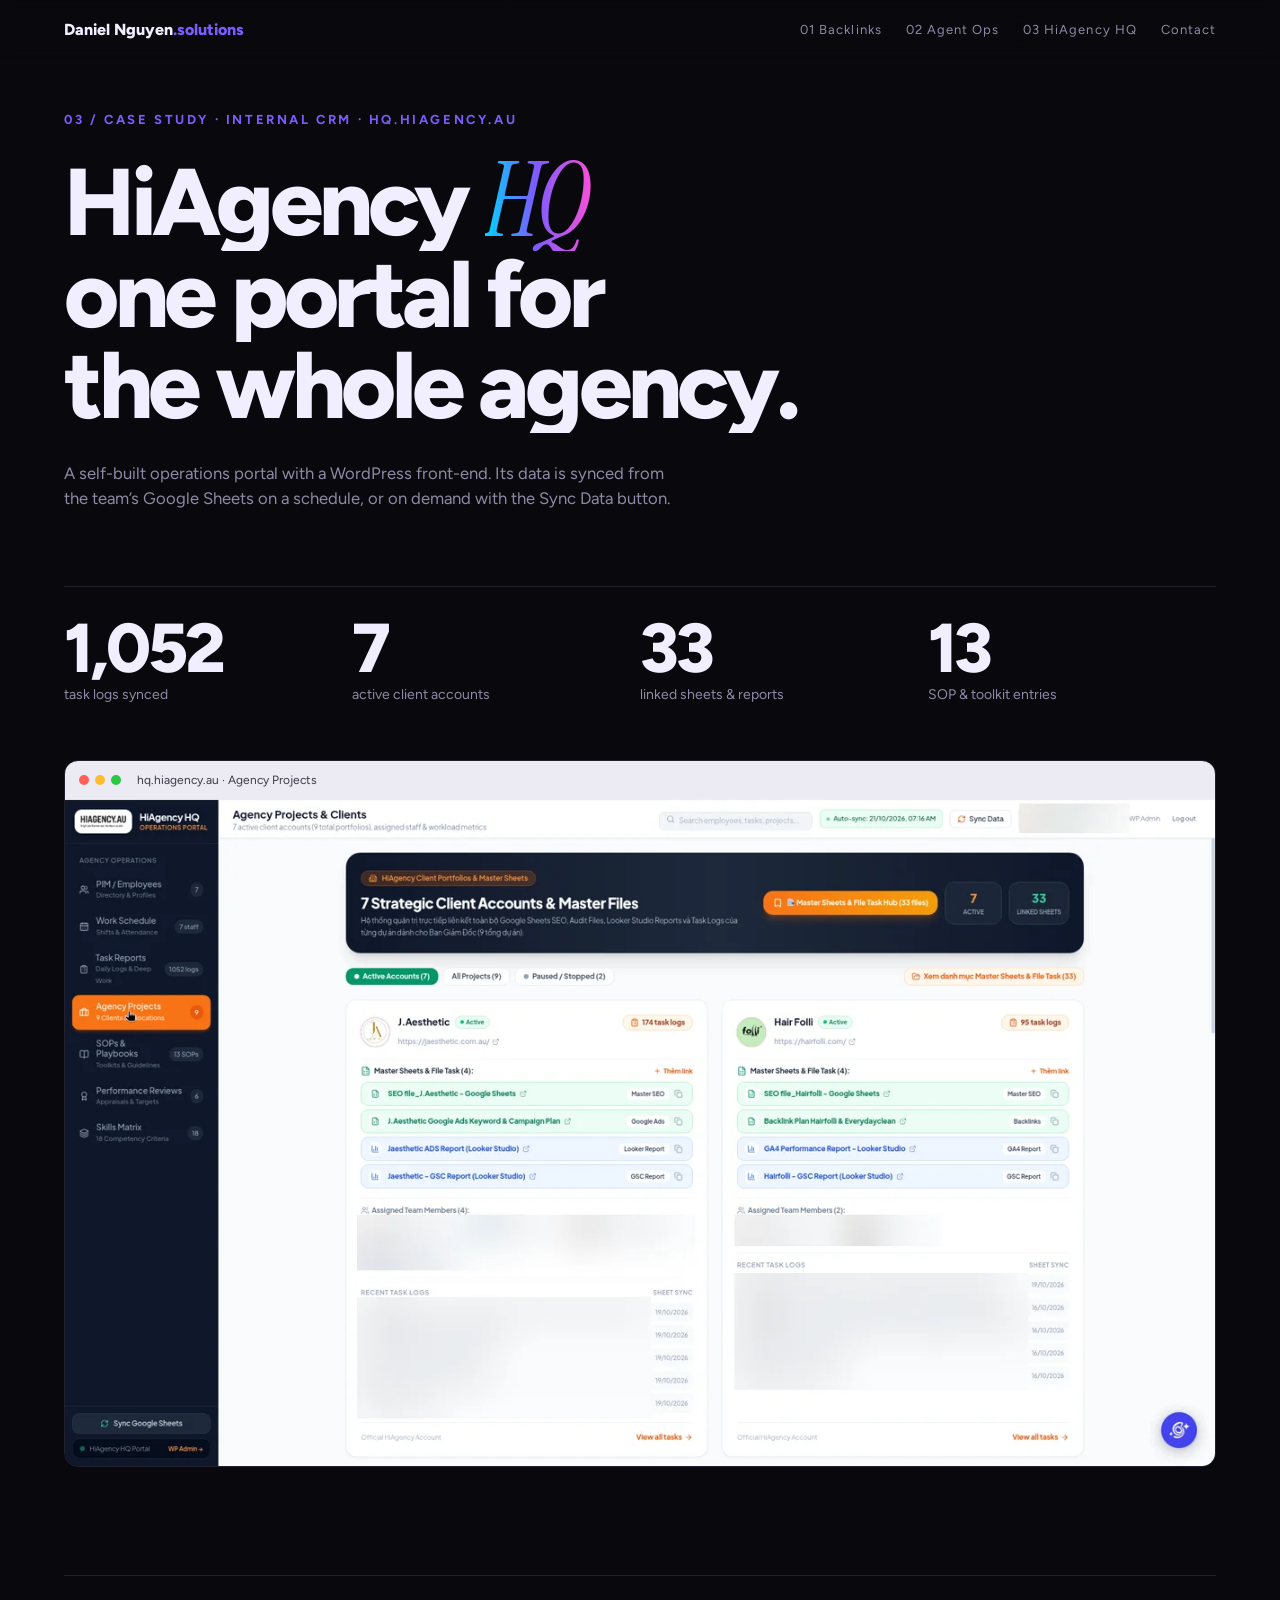
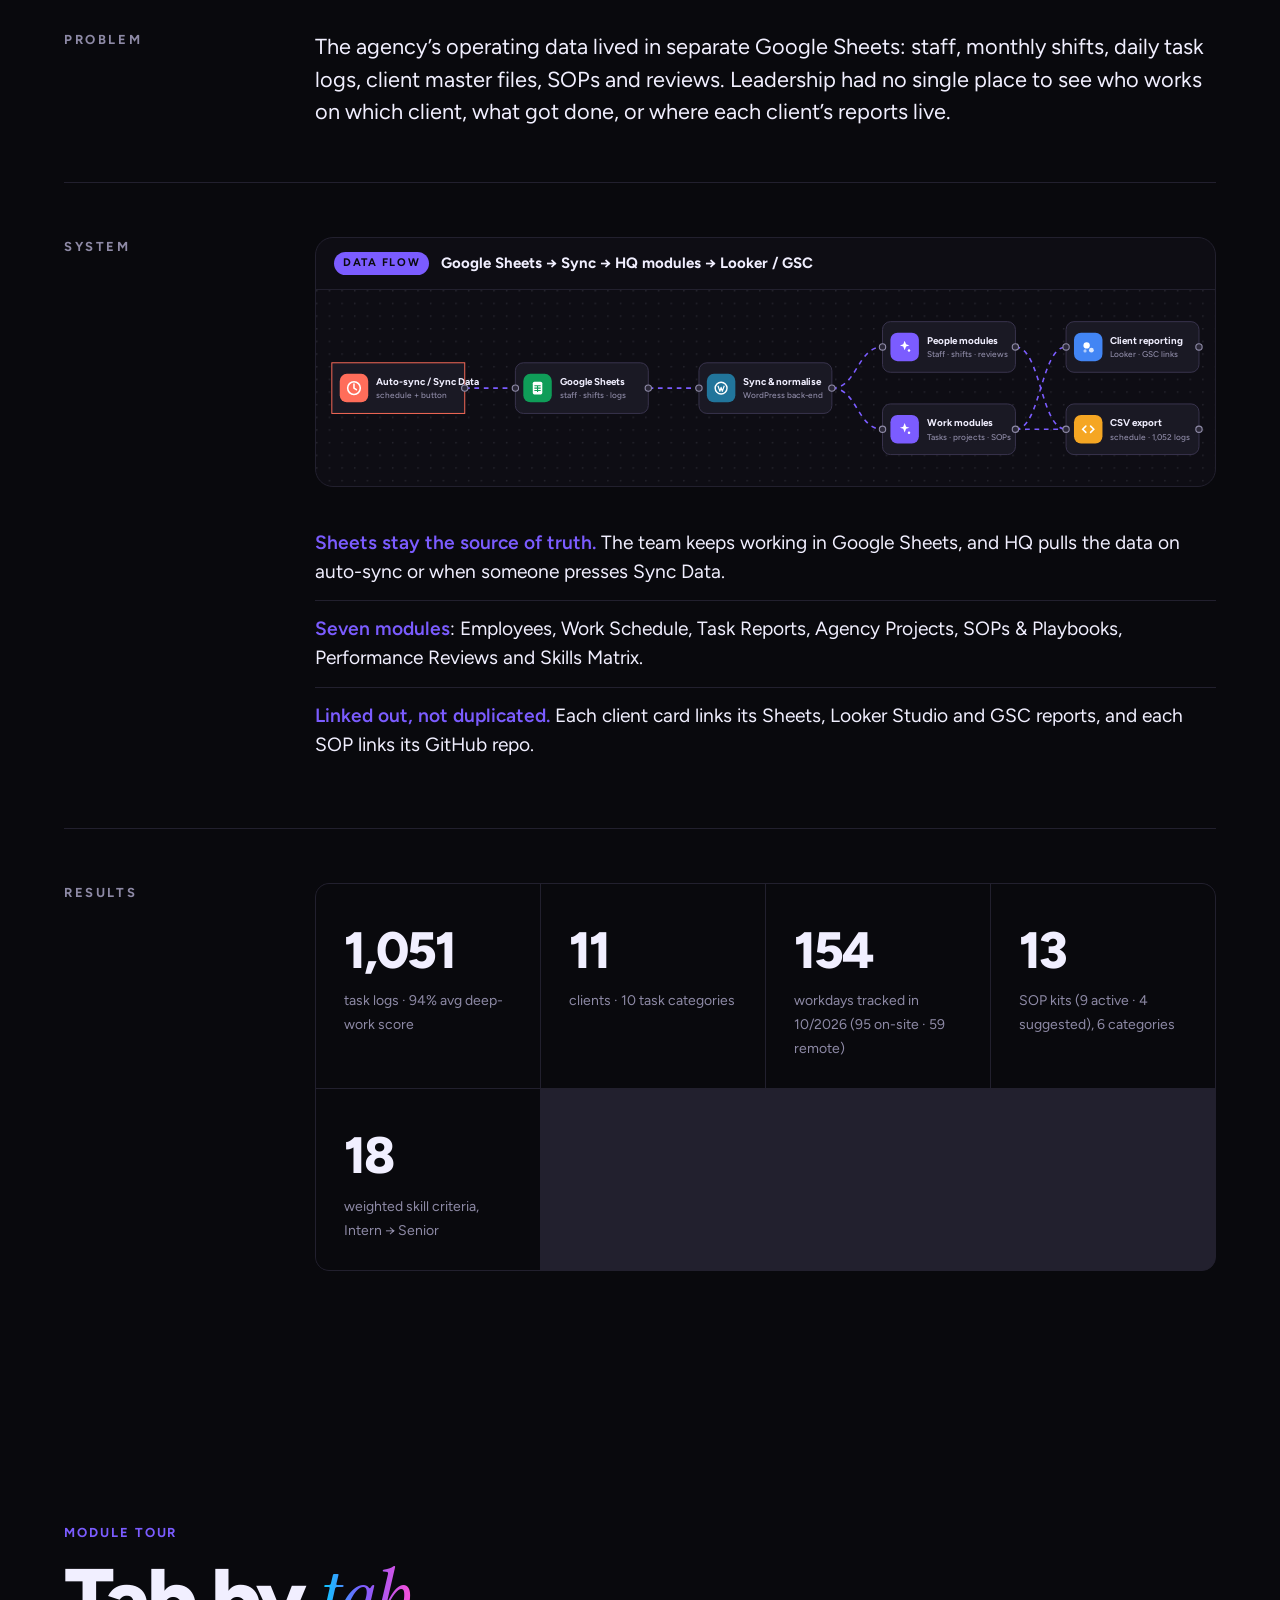
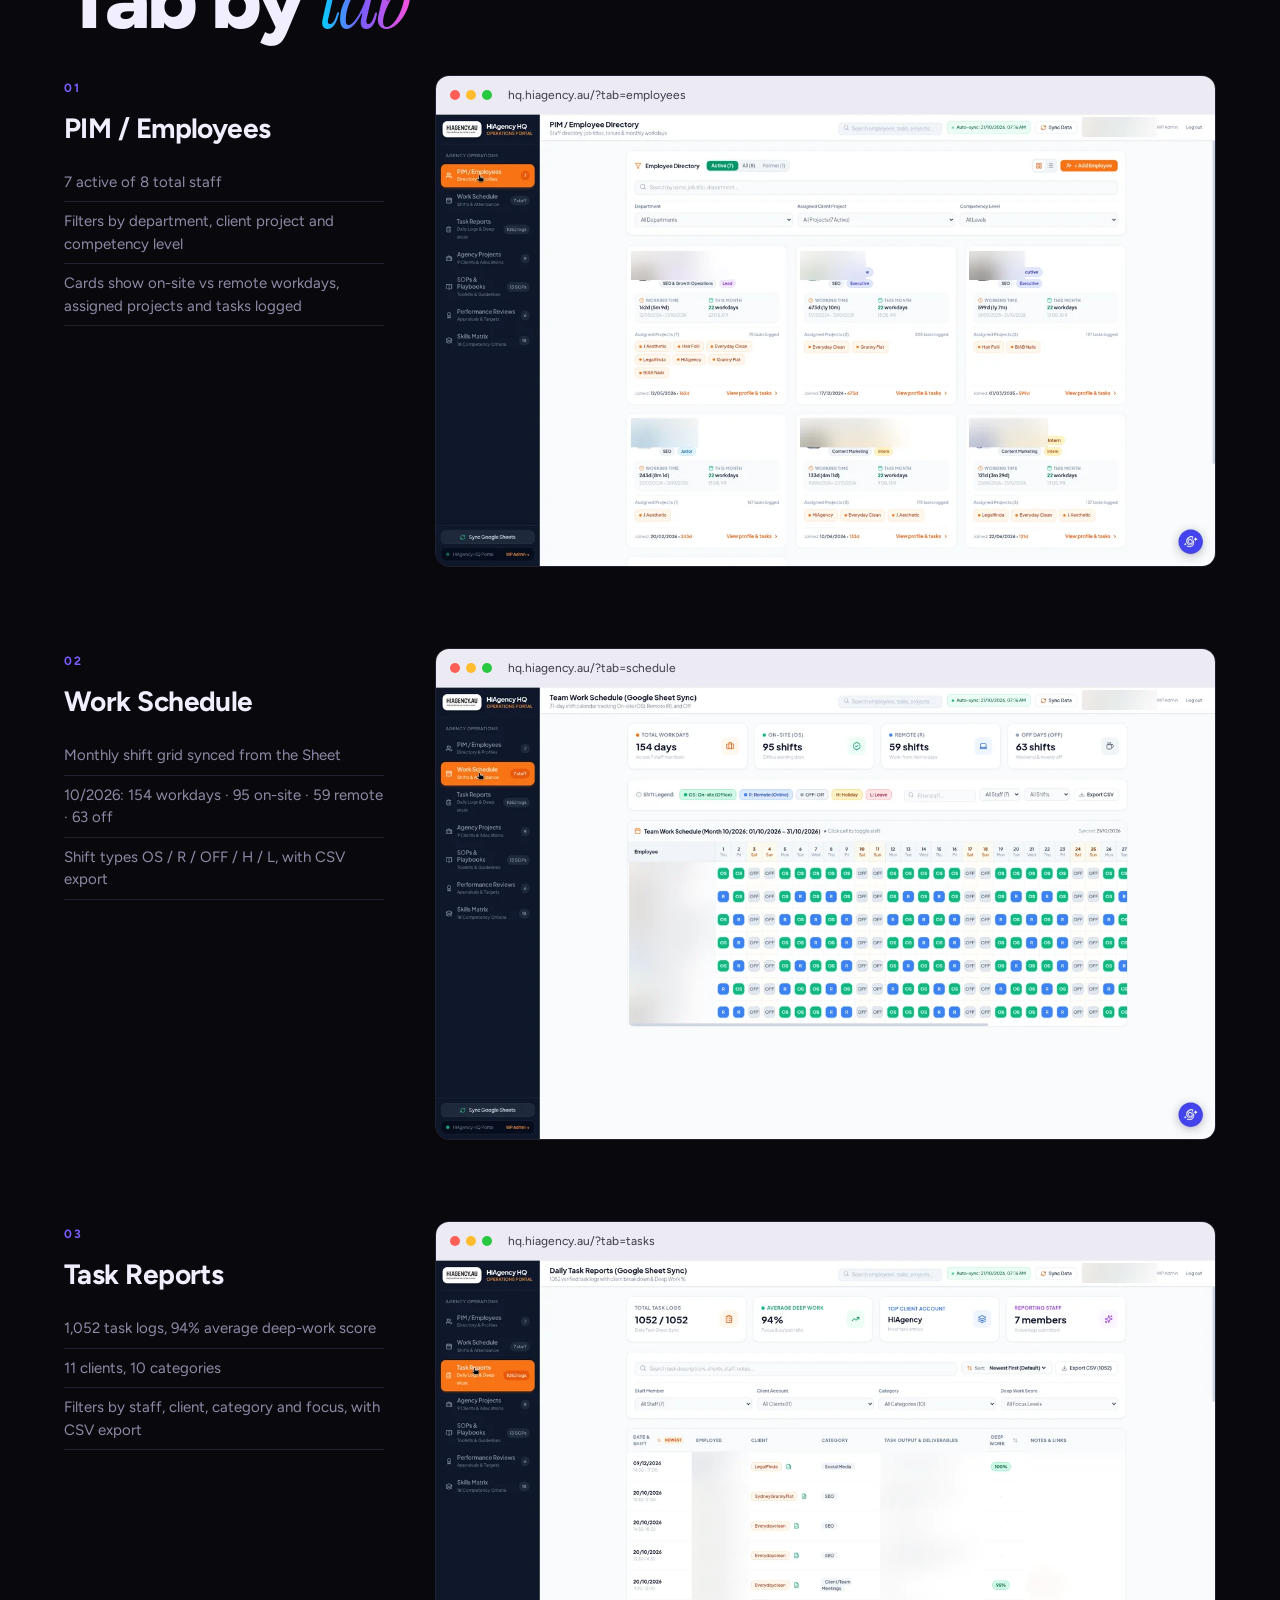
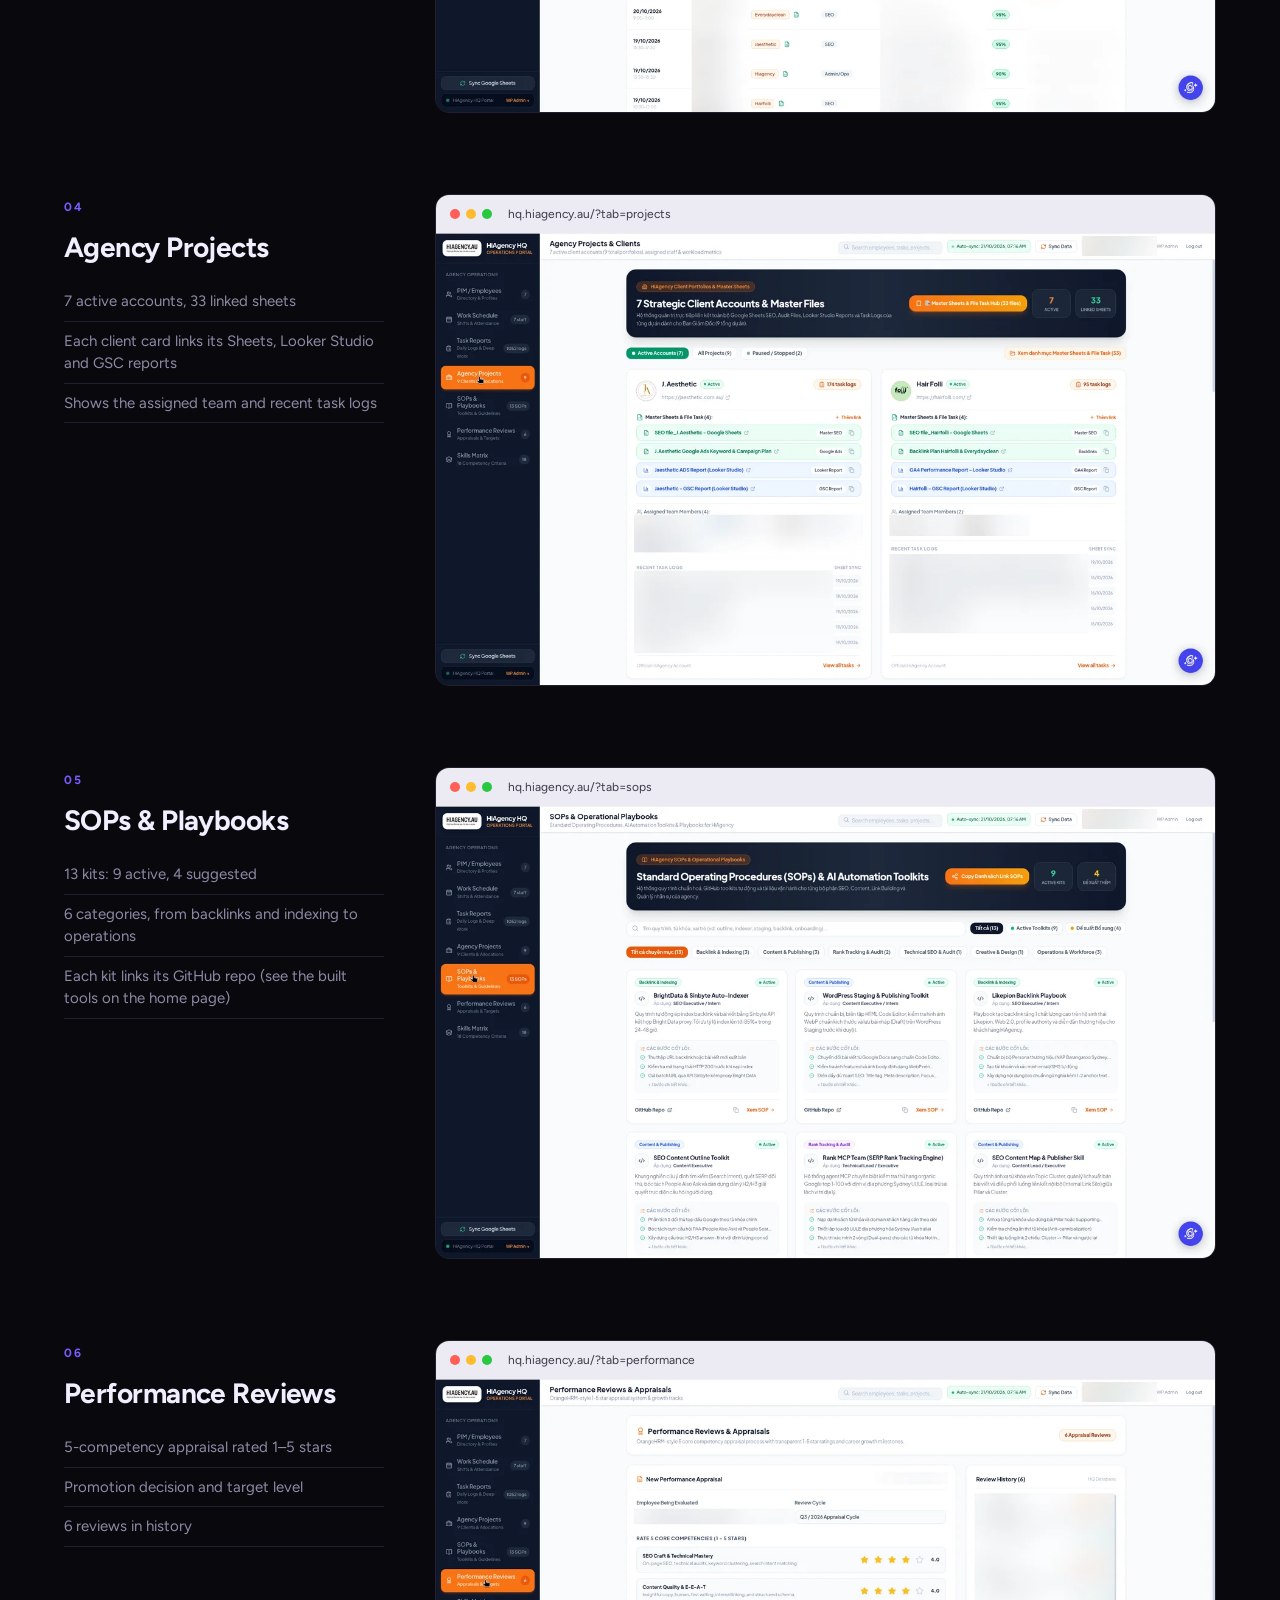
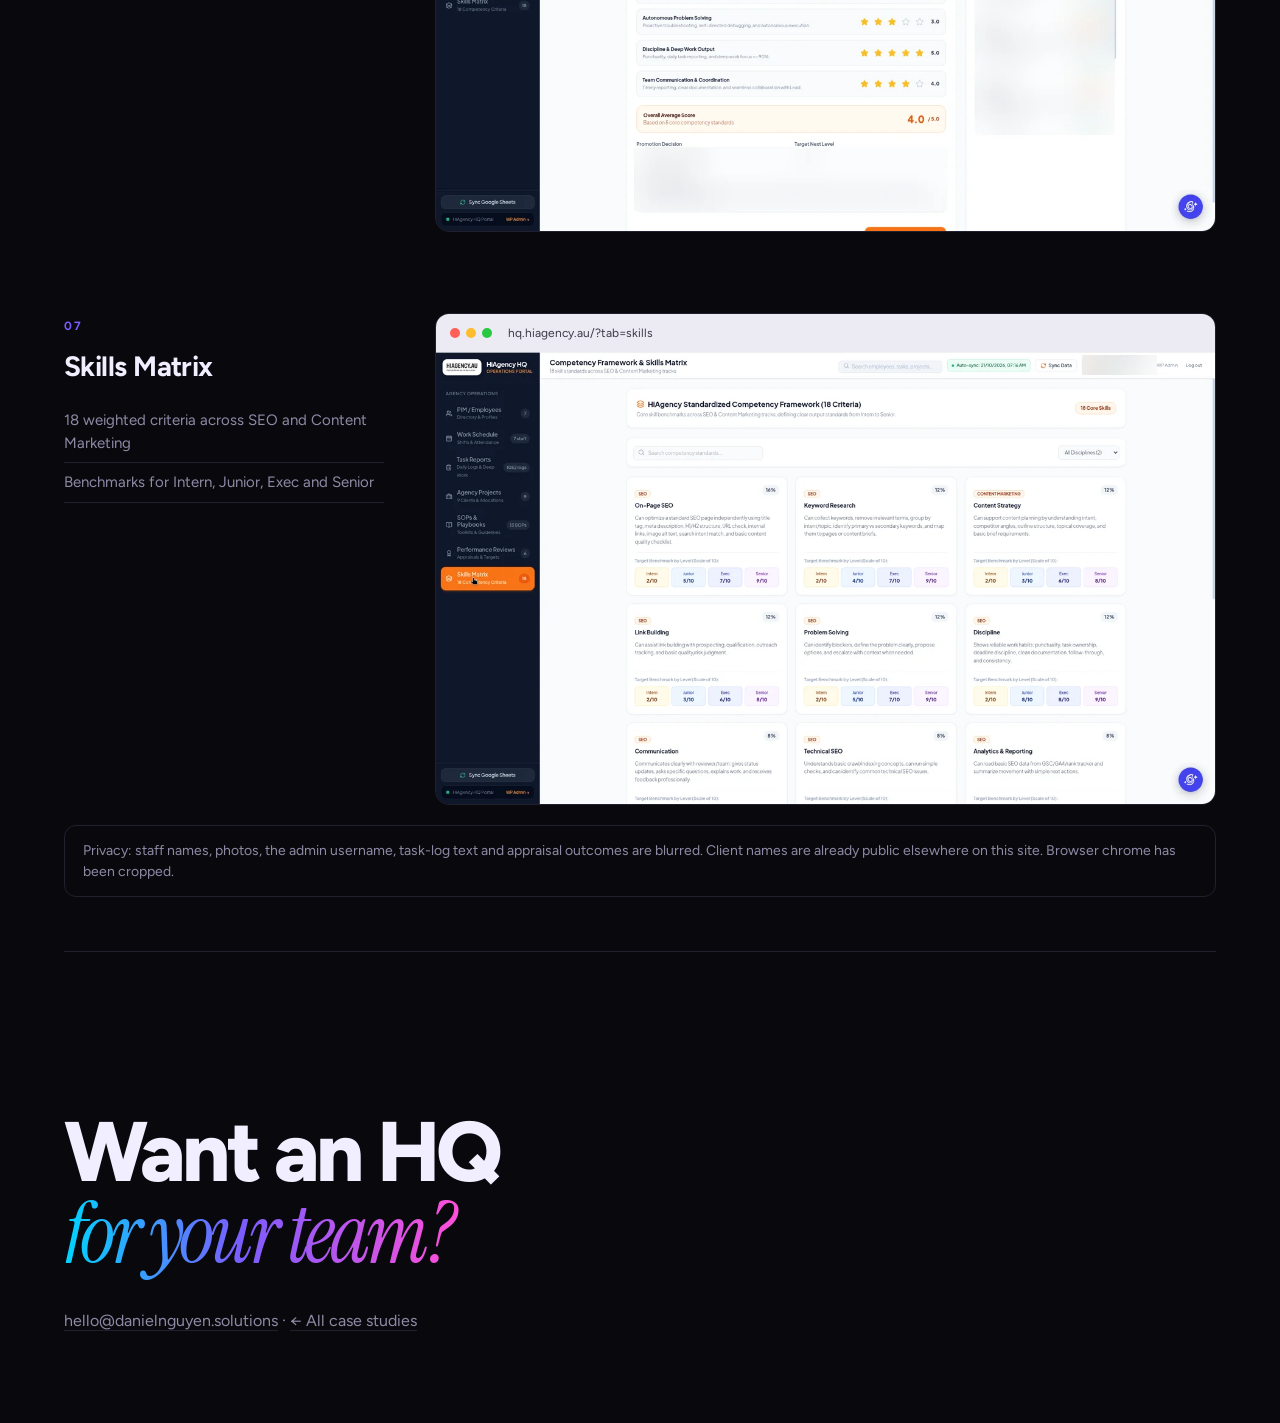
==== crm.html @ c6daf04d "Add HiAgency HQ CRM case study (anonymised screenshots)" ====
<!doctype html><html lang="en"><head><meta charset="utf-8"><meta name="viewport" content="width=device-width,initial-scale=1">
<title>HiAgency HQ: a self-built agency CRM | Daniel Nguyen</title>
<meta name="description" content="Case study: HiAgency HQ, an internal operations CRM on WordPress, synced from Google Sheets. It covers staff, schedules, task logs, client projects, SOPs, appraisals and a skills matrix.">
<link rel="preconnect" href="https://fonts.googleapis.com"><link href="https://fonts.googleapis.com/css2?family=Figtree:wght@400;500;700;800&family=Instrument+Serif:ital@0;1&display=swap" rel="stylesheet">
<link rel="stylesheet" href="style.css"></head><body>
<div class="progress" id="prog"></div><div class="cur" id="cur"></div>
<nav><a href="index.html" class="logo">Daniel Nguyen<span>.solutions</span></a><div><a href="index.html#c1">01 Backlinks</a><a href="index.html#c2">02 Agent Ops</a><a href="crm.html">03 HiAgency HQ</a><a href="index.html#ct">Contact</a></div></nav>
<main class="wrap">
<header class="hero" style="grid-template-columns:1fr;min-height:auto;padding-bottom:6vh">
 <div><p class="kick">03 / Case study · Internal CRM · hq.hiagency.au</p>
 <h1><span class="line"><span>HiAgency <em>HQ</em></span></span><span class="line"><span>one portal for</span></span><span class="line"><span>the whole agency.</span></span></h1>
 <p class="lede">A self-built operations portal with a WordPress front-end. Its data is synced from the team’s Google Sheets on a schedule, or on demand with the Sync Data button.</p></div>
 <div class="stats">
  <div class="stat"><b data-n="1052">1,052</b><small>task logs synced</small></div>
  <div class="stat"><b data-n="7">7</b><small>active client accounts</small></div>
  <div class="stat"><b data-n="33">33</b><small>linked sheets &amp; reports</small></div>
  <div class="stat"><b data-n="13">13</b><small>SOP &amp; toolkit entries</small></div>
 </div>
</header>
<figure class="shot rv"><div class="chrome"><i></i><i></i><i></i><span>hq.hiagency.au · Agency Projects</span></div><img src="assets/crm/projects.webp" alt="HiAgency HQ Agency Projects module with client cards linking Google Sheets and Looker Studio reports"></figure>

<section class="case" style="padding-top:12vh">
 <div class="row rv"><h3>Problem</h3><p>The agency’s operating data lived in separate Google Sheets: staff, monthly shifts, daily task logs, client master files, SOPs and reviews. Leadership had no single place to see who works on which client, what got done, or where each client’s reports live.</p></div>
 <div class="row rv"><h3>System</h3><div class="sys">
  <article class="wfcard"><header><span>Data flow</span>Google Sheets → Sync → HQ modules → Looker / GSC</header><div class="wf" data-wf="crm"></div></article>
  <ul class="rv" style="list-style:none">
   <li style="padding:14px 0;border-bottom:1px solid var(--line);font-size:clamp(17px,1.5vw,22px)"><strong style="color:var(--ac);font-weight:600">Sheets stay the source of truth.</strong> The team keeps working in Google Sheets, and HQ pulls the data on auto-sync or when someone presses Sync Data.</li>
   <li style="padding:14px 0;border-bottom:1px solid var(--line);font-size:clamp(17px,1.5vw,22px)"><strong style="color:var(--ac);font-weight:600">Seven modules</strong>: Employees, Work Schedule, Task Reports, Agency Projects, SOPs &amp; Playbooks, Performance Reviews and Skills Matrix.</li>
   <li style="padding:14px 0;font-size:clamp(17px,1.5vw,22px)"><strong style="color:var(--ac);font-weight:600">Linked out, not duplicated.</strong> Each client card links its Sheets, Looker Studio and GSC reports, and each SOP links its GitHub repo.</li>
  </ul>
 </div></div>
 <div class="row rv"><h3>Results</h3><div class="res">
  <div><b data-n="1052">1,052</b><small>task logs · 94% avg deep-work score</small></div>
  <div><b data-n="11">11</b><small>clients · 10 task categories</small></div>
  <div><b data-n="154">154</b><small>workdays tracked in 10/2026 (95 on-site · 59 remote)</small></div>
  <div><b data-n="13">13</b><small>SOP kits (9 active · 4 suggested), 6 categories</small></div>
  <div><b data-n="18">18</b><small>weighted skill criteria, Intern → Senior</small></div>
 </div></div>
</section>

<section class="case">
 <p class="num rv">Module tour</p><h2 class="rv">Tab by <em>tab</em></h2>
 <div class="gal">
 </div>
 <p class="privacy rv">Privacy: staff names, photos, the admin username, task-log text and appraisal outcomes are blurred. Client names are already public elsewhere on this site. Browser chrome has been cropped.</p>
</section>
<footer id="ct"><h2 class="rv">Want an HQ<br><em>for your team?</em></h2><p class="rv"><a href="mailto:hello@danielnguyen.solutions">hello@danielnguyen.solutions</a> · <a href="index.html">← All case studies</a></p></footer>
</main>
<script>
const TABS=[
['employees','01','PIM / Employees',['7 active of 8 total staff','Filters by department, client project and competency level','Cards show on-site vs remote workdays, assigned projects and tasks logged']],
['schedule','02','Work Schedule',['Monthly shift grid synced from the Sheet','10/2026: 154 workdays · 95 on-site · 59 remote · 63 off','Shift types OS / R / OFF / H / L, with CSV export']],
['tasks','03','Task Reports',['1,052 task logs, 94% average deep-work score','11 clients, 10 categories','Filters by staff, client, category and focus, with CSV export']],
['projects','04','Agency Projects',['7 active accounts, 33 linked sheets','Each client card links its Sheets, Looker Studio and GSC reports','Shows the assigned team and recent task logs']],
['sops','05','SOPs & Playbooks',['13 kits: 9 active, 4 suggested','6 categories, from backlinks and indexing to operations','Each kit links its GitHub repo (see the built tools on the home page)']],
['performance','06','Performance Reviews',['5-competency appraisal rated 1–5 stars','Promotion decision and target level','6 reviews in history']],
['skills','07','Skills Matrix',['18 weighted criteria across SEO and Content Marketing','Benchmarks for Intern, Junior, Exec and Senior']]];
document.querySelector('.gal').innerHTML=TABS.map(([f,n,t,li])=>`<div class="gi rv"><div><span class="k">${n}</span><h4>${t}</h4><ul>${li.map(x=>`<li>${x}</li>`).join('')}</ul></div><figure class="shot"><div class="chrome"><i></i><i></i><i></i><span>hq.hiagency.au/?tab=${f}</span></div><img src="assets/crm/${f}.webp" alt="HiAgency HQ ${t} module (anonymised)" loading="lazy"></figure></div>`).join('');
</script>
<script src="workflow.js"></script><script src="main.js"></script>
</body></html>
---- style.css ----
:root{--bg:#09090d;--bg2:#111018;--fg:#f1efff;--mut:#8e8aa6;--ac:#7b5cff;--line:#22202e;--gr:linear-gradient(90deg,#00d4ff,#7b5cff 45%,#ff4fd8)}
*{box-sizing:border-box;margin:0;padding:0}html{scroll-behavior:smooth}
body{background:var(--bg);color:var(--fg);font-family:Figtree,Inter,system-ui,sans-serif;line-height:1.5;overflow-x:hidden}
a{color:inherit}img,video{max-width:100%;display:block}
em{font-family:"Instrument Serif",Georgia,serif;font-style:italic;font-weight:400;background:var(--gr);-webkit-background-clip:text;background-clip:text;color:transparent;padding-right:.08em}
.progress{position:fixed;top:0;left:0;height:3px;width:100%;transform-origin:0;transform:scaleX(0);background:var(--gr);z-index:50}
@media(pointer:fine){body,a,video{cursor:none}}
.cur{position:fixed;top:0;left:0;width:56px;height:56px;background:url(assets/cat.png) center/contain no-repeat;pointer-events:none;z-index:99;transform:translate(-50%,-50%);transition:width .25s,height .25s;opacity:0}
.cur.on{opacity:1}.cur.big{width:84px;height:84px}
@media(pointer:coarse){.cur{display:none}}
nav{position:fixed;top:0;width:100%;display:flex;justify-content:space-between;align-items:center;padding:18px 5vw;z-index:20;background:linear-gradient(#09090dcc,#09090d00);backdrop-filter:blur(6px);font-size:13px;letter-spacing:.08em}
nav a{text-decoration:none;margin-left:24px;color:var(--mut)}nav a:hover{color:var(--fg)}.logo{margin:0!important;color:var(--fg)!important;font-weight:800;letter-spacing:0;font-size:16px}.logo span{color:var(--ac)}
.wrap{padding:0 5vw}
.hero{min-height:100vh;display:grid;grid-template-columns:1.3fr 1fr;align-items:center;gap:3vw;padding-top:110px}
.kick{color:var(--ac);font-size:13px;letter-spacing:.2em;text-transform:uppercase;margin-bottom:24px;font-weight:700}
h1{font-weight:800;font-size:clamp(44px,7.4vw,124px);line-height:.92;letter-spacing:-.045em}
h1 em{font-size:1.08em}
.line{display:block;overflow:hidden;padding-bottom:.04em}.line>span{display:inline-block;transform:translateY(110%);animation:up 1s cubic-bezier(.2,.8,.2,1) forwards}
.line:nth-child(2)>span{animation-delay:.12s}.line:nth-child(3)>span{animation-delay:.24s}@keyframes up{to{transform:none}}
.lede{margin-top:28px;color:var(--mut);font-size:clamp(16px,1.3vw,20px);max-width:620px}
.net{width:100%;max-width:520px;justify-self:end}
.net .ln{stroke:url(#gr);stroke-width:1.2;opacity:.55;stroke-dasharray:4 6;animation:dash 2s linear infinite}
.net .nd circle{fill:#141320;stroke:#3a3550}.net .nd.hub circle{fill:var(--ac);stroke:none}
.net text{fill:var(--fg);font:600 12px Figtree,sans-serif;text-anchor:middle}.net .nd{animation:float 6s ease-in-out infinite}
@keyframes float{50%{transform:translateY(-6px)}}
.stats{grid-column:1/-1;display:grid;grid-template-columns:repeat(4,1fr);border-top:1px solid var(--line);margin-top:4vh}
.stat{padding:26px 20px 0 0}.stat b{display:block;font-weight:800;font-size:clamp(40px,5.4vw,88px);letter-spacing:-.045em;line-height:1}
.stat small,.res small{color:var(--mut);font-size:14px}
.mq{white-space:nowrap;overflow:hidden;border-block:1px solid var(--line);padding:20px 0;margin-top:8vh;font-family:"Instrument Serif",serif;font-style:italic;font-size:clamp(24px,3vw,44px);color:var(--mut)}
.mq div{display:inline-block;animation:mq 40s linear infinite}@keyframes mq{to{transform:translateX(-50%)}}
.case{padding:16vh 0 6vh}
.num{color:var(--ac);font-weight:700;letter-spacing:.15em;font-size:13px;text-transform:uppercase}
h2{font-weight:800;font-size:clamp(40px,6.6vw,110px);letter-spacing:-.045em;line-height:.95;margin:16px 0 36px}
.tags{display:flex;flex-wrap:wrap;gap:8px;margin-bottom:8vh}.tags span{border:1px solid var(--line);padding:6px 14px;border-radius:99px;font-size:13px;color:var(--mut)}
.row{display:grid;grid-template-columns:200px minmax(0,1fr);gap:4vw;padding:6vh 0;border-top:1px solid var(--line)}
.row h3{font-size:13px;letter-spacing:.2em;text-transform:uppercase;color:var(--mut);font-weight:700;position:sticky;top:90px;align-self:start}
.row>p{font-size:clamp(18px,1.7vw,26px);max-width:900px}
.sys{display:grid;gap:28px}
.wfcard{background:#0e0d14;border:1px solid var(--line);border-radius:18px;overflow:hidden}
.wfcard header{display:flex;gap:12px;align-items:center;padding:14px 18px;border-bottom:1px solid var(--line);font-weight:700;font-size:15px}
.wfcard header span{font-size:11px;letter-spacing:.14em;text-transform:uppercase;color:#0b0b10;background:var(--ac);padding:3px 9px;border-radius:99px}
.wf{overflow-x:auto}.wf svg{display:block;min-width:720px;width:100%;height:auto}
.wf .edge{stroke:#5d5876;stroke-width:2;fill:none}.wf .lbl{fill:#1c1a27;stroke:#3a3550}.wf .lt{fill:#c9c4e6;font:600 10px Figtree,sans-serif;text-anchor:middle}
.wf .node>rect:first-child{fill:#1a1924;stroke:#3a3550;stroke-width:1.2}.wf .trig>rect:first-child{stroke:#ff6d5a}
.wf .nt{fill:#f1efff;font:700 12.5px Figtree,sans-serif}.wf .ns{fill:#8e8aa6;font:500 10.5px Figtree,sans-serif}
.wf .hd{fill:#2b2838;stroke:#8e8aa6;stroke-width:1.4}
.wfcard.in .edge{stroke-dasharray:6 6;animation:dash 1.4s linear infinite;stroke:var(--ac)}
.wfcard .node{opacity:0;transform:translateY(8px);transition:.6s cubic-bezier(.2,.8,.2,1) var(--d)}.wfcard.in .node{opacity:1;transform:none}
@keyframes dash{to{stroke-dashoffset:-24}}
.shot{background:var(--bg2);border:1px solid var(--line);border-radius:14px;overflow:hidden}
.chrome{display:flex;align-items:center;gap:6px;padding:10px 14px;background:#ecebf3;color:#3c3a48;font-size:12px}.chrome.dark{background:#1a1924;color:var(--mut)}
.chrome i{width:10px;height:10px;border-radius:50%;background:#ff5f57}.chrome i:nth-child(2){background:#febc2e}.chrome i:nth-child(3){background:#28c840}.chrome span{margin-left:10px}
.shot img{width:100%}figcaption,.cap{color:var(--mut);font-size:13px;padding:12px 16px}.cap{padding:0}
.tiers{background:var(--bg2);border:1px solid var(--line);border-radius:14px;padding:24px}
.tiers h4{font-size:15px;margin-bottom:16px}.tiers small{color:var(--mut);font-weight:400}
.tb{display:grid;grid-template-columns:28px 1fr 120px;gap:12px;align-items:center;margin:8px 0}
.tb b{font-weight:800}.tb i{display:block;height:14px;border-radius:7px;background:var(--gr);width:0;min-width:4px;transition:width 1.4s cubic-bezier(.2,.8,.2,1)}
.tiers.in .tb i{width:calc(var(--w)*2)}.tb.f i{background:#ff4f6d}.tb span{color:var(--mut);font-size:13px}
.slot{border:1.5px dashed #4a4466;border-radius:14px;padding:28px;color:var(--mut);background:repeating-linear-gradient(45deg,#0e0d14,#0e0d14 12px,#12111a 12px,#12111a 24px);display:grid;gap:6px;font-size:14px}
.slot b{color:var(--ac);text-transform:uppercase;font-size:11px;letter-spacing:.16em}.slot code{color:var(--fg);font-size:12px;word-break:break-all}
.duo{display:grid;grid-template-columns:1.2fr 1fr;gap:28px}
.pdf{display:grid;grid-template-columns:repeat(4,1fr);gap:14px}.pdf img{border-radius:6px;box-shadow:0 20px 50px #0008;transition:transform .5s}.pdf img:hover{transform:translateY(-8px) rotate(-1deg)}
.media{display:grid;grid-template-columns:1fr 1fr 2fr;gap:14px;align-items:start}.media video{border-radius:14px;border:1px solid var(--line);aspect-ratio:9/16;object-fit:cover;width:100%;background:#000}
.car{display:flex;gap:10px;overflow-x:auto;scroll-snap-type:x mandatory}.car img{width:70%;flex:none;scroll-snap-align:start;border-radius:10px}
.res{display:grid;grid-template-columns:repeat(auto-fit,minmax(190px,1fr));gap:1px;background:var(--line);border:1px solid var(--line);border-radius:14px;overflow:hidden}
.res div{background:var(--bg);padding:28px}.res b{font-weight:800;font-size:clamp(36px,4vw,64px);display:block;letter-spacing:-.04em}
.tools{display:grid;grid-template-columns:repeat(auto-fill,minmax(300px,1fr));gap:16px}
.tool{display:flex;flex-direction:column;gap:10px;padding:24px;border:1px solid var(--line);border-radius:16px;background:var(--bg2);text-decoration:none;transition:border-color .3s,transform .3s}
.tool:hover{border-color:var(--ac);transform:translateY(-4px)}.tool .tg{font-size:11px;letter-spacing:.14em;text-transform:uppercase;color:var(--ac);font-weight:700}
.tool h4{font-size:19px}.tool p{color:var(--mut);font-size:14px;flex:1}.tool code{font-size:12px;color:#c9c4e6}
.rv{opacity:0;transform:translateY(40px);transition:opacity 1s,transform 1s cubic-bezier(.2,.8,.2,1)}.rv.in{opacity:1;transform:none}
footer{padding:16vh 0 10vh;border-top:1px solid var(--line)}footer p{color:var(--mut);margin-top:20px}footer a{text-decoration:none;border-bottom:1px solid var(--line)}
@media(max-width:900px){.hero{grid-template-columns:1fr}.net{justify-self:center;max-width:360px}.stats{grid-template-columns:1fr 1fr}.row{grid-template-columns:1fr;gap:18px}.row h3{position:static}.duo{grid-template-columns:1fr}.pdf{grid-template-columns:1fr 1fr}.media{grid-template-columns:1fr 1fr}.car{grid-column:1/-1}nav div a:not(:last-child){display:none}}
@media(prefers-reduced-motion:reduce){*{animation:none!important;transition:none!important}.rv,.wfcard .node{opacity:1;transform:none}.line>span{transform:none}}

.crmcard{display:grid;grid-template-columns:1fr 1.3fr;gap:4vw;align-items:center;padding:4vw;border:1px solid var(--line);border-radius:24px;background:radial-gradient(circle at 0 0,#7b5cff33,transparent 60%),var(--bg2);text-decoration:none;transition:border-color .3s}
.crmcard:hover{border-color:var(--ac)}.crmcard h2{margin:12px 0 18px}.crmcard p{color:var(--mut);font-size:18px;margin-bottom:22px}.crmcard b{color:var(--ac)}.crmcard img{border-radius:12px;box-shadow:0 30px 80px #000a;transform:perspective(1200px) rotateY(-8deg);transition:transform .6s}.crmcard:hover img{transform:none}
.crmcard .tg{font-size:11px;letter-spacing:.14em;text-transform:uppercase;color:var(--ac);font-weight:700}
.gal{display:grid;gap:9vh}.gi{display:grid;grid-template-columns:320px minmax(0,1fr);gap:4vw;align-items:start}
.gi h4{font-size:28px;letter-spacing:-.02em;margin:8px 0 14px}.gi .k{color:var(--ac);font-weight:700;font-size:12px;letter-spacing:.16em}.gi ul{list-style:none;color:var(--mut)}.gi li{padding:8px 0;border-bottom:1px solid var(--line);font-size:15px}
.privacy{border:1px solid var(--line);border-radius:12px;padding:14px 18px;color:var(--mut);font-size:14px;margin-top:20px}
@media(max-width:900px){.crmcard,.gi{grid-template-columns:1fr}.crmcard img{transform:none}}
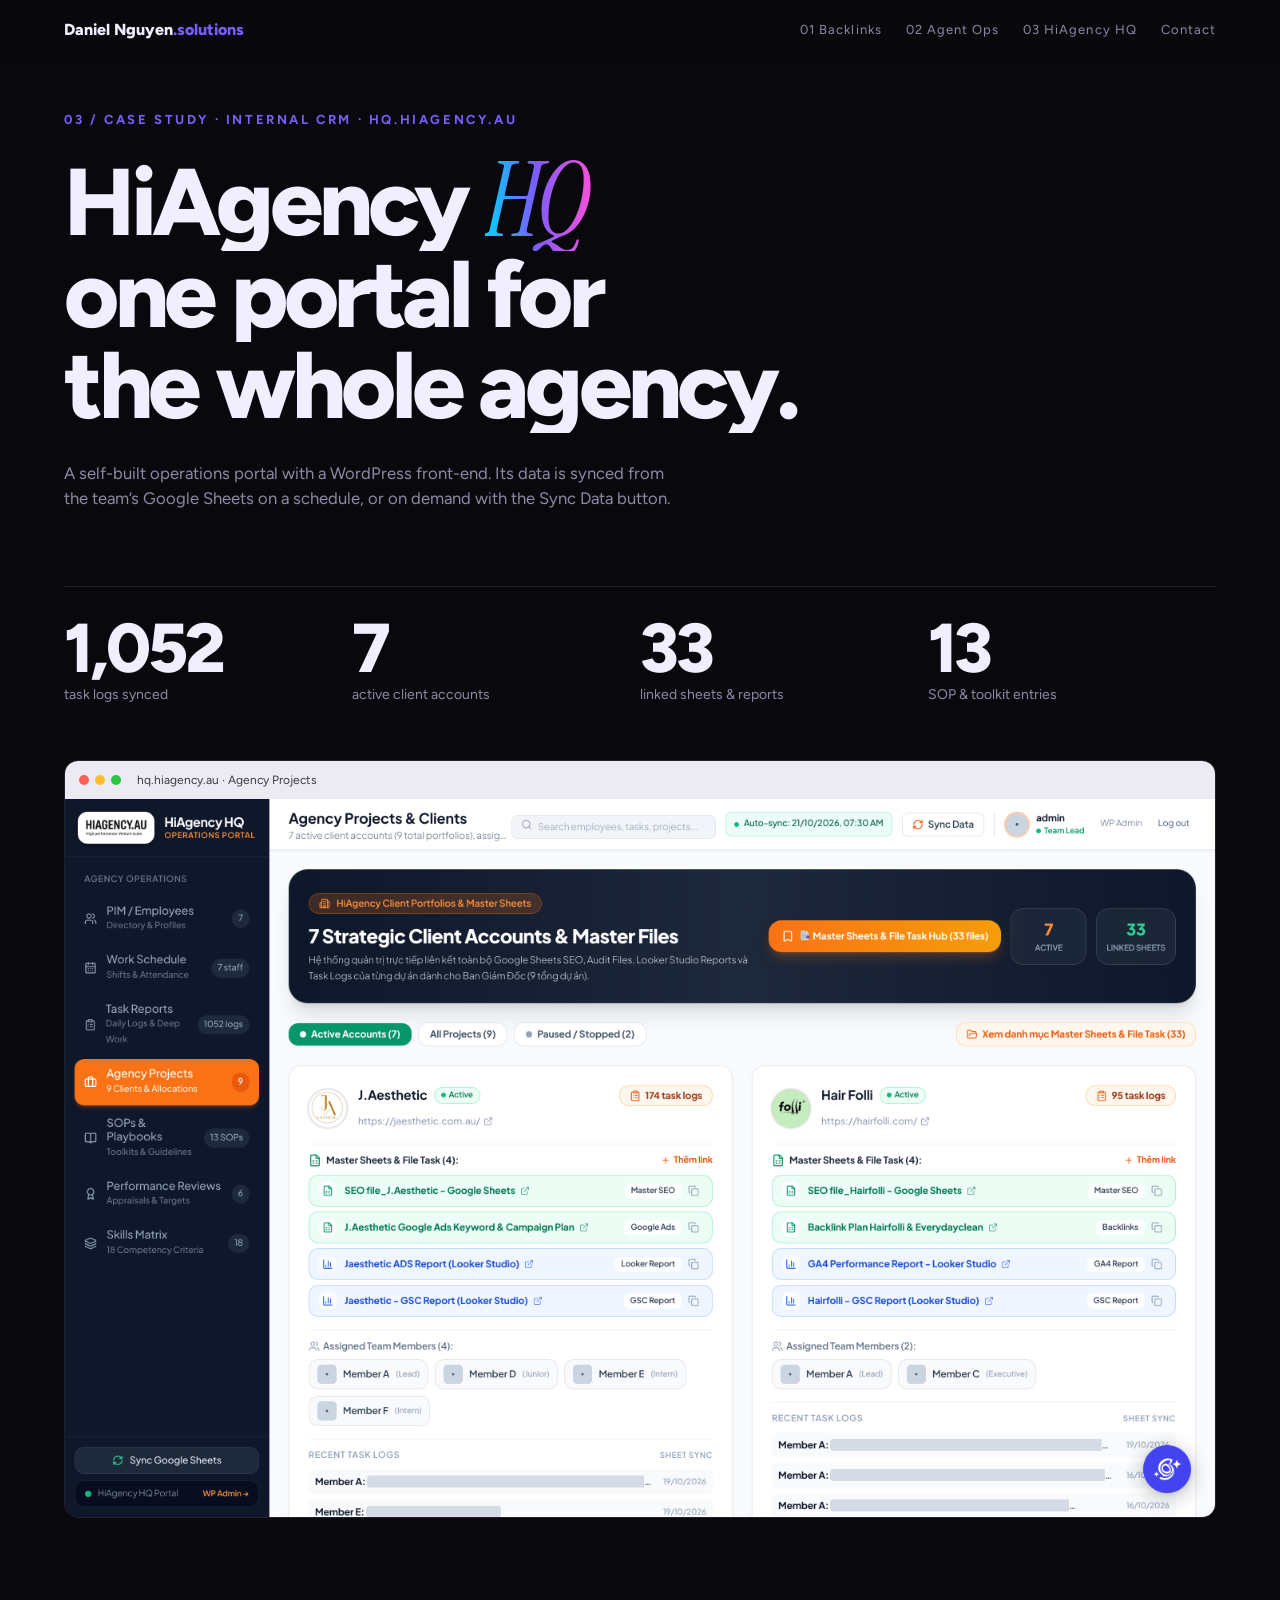
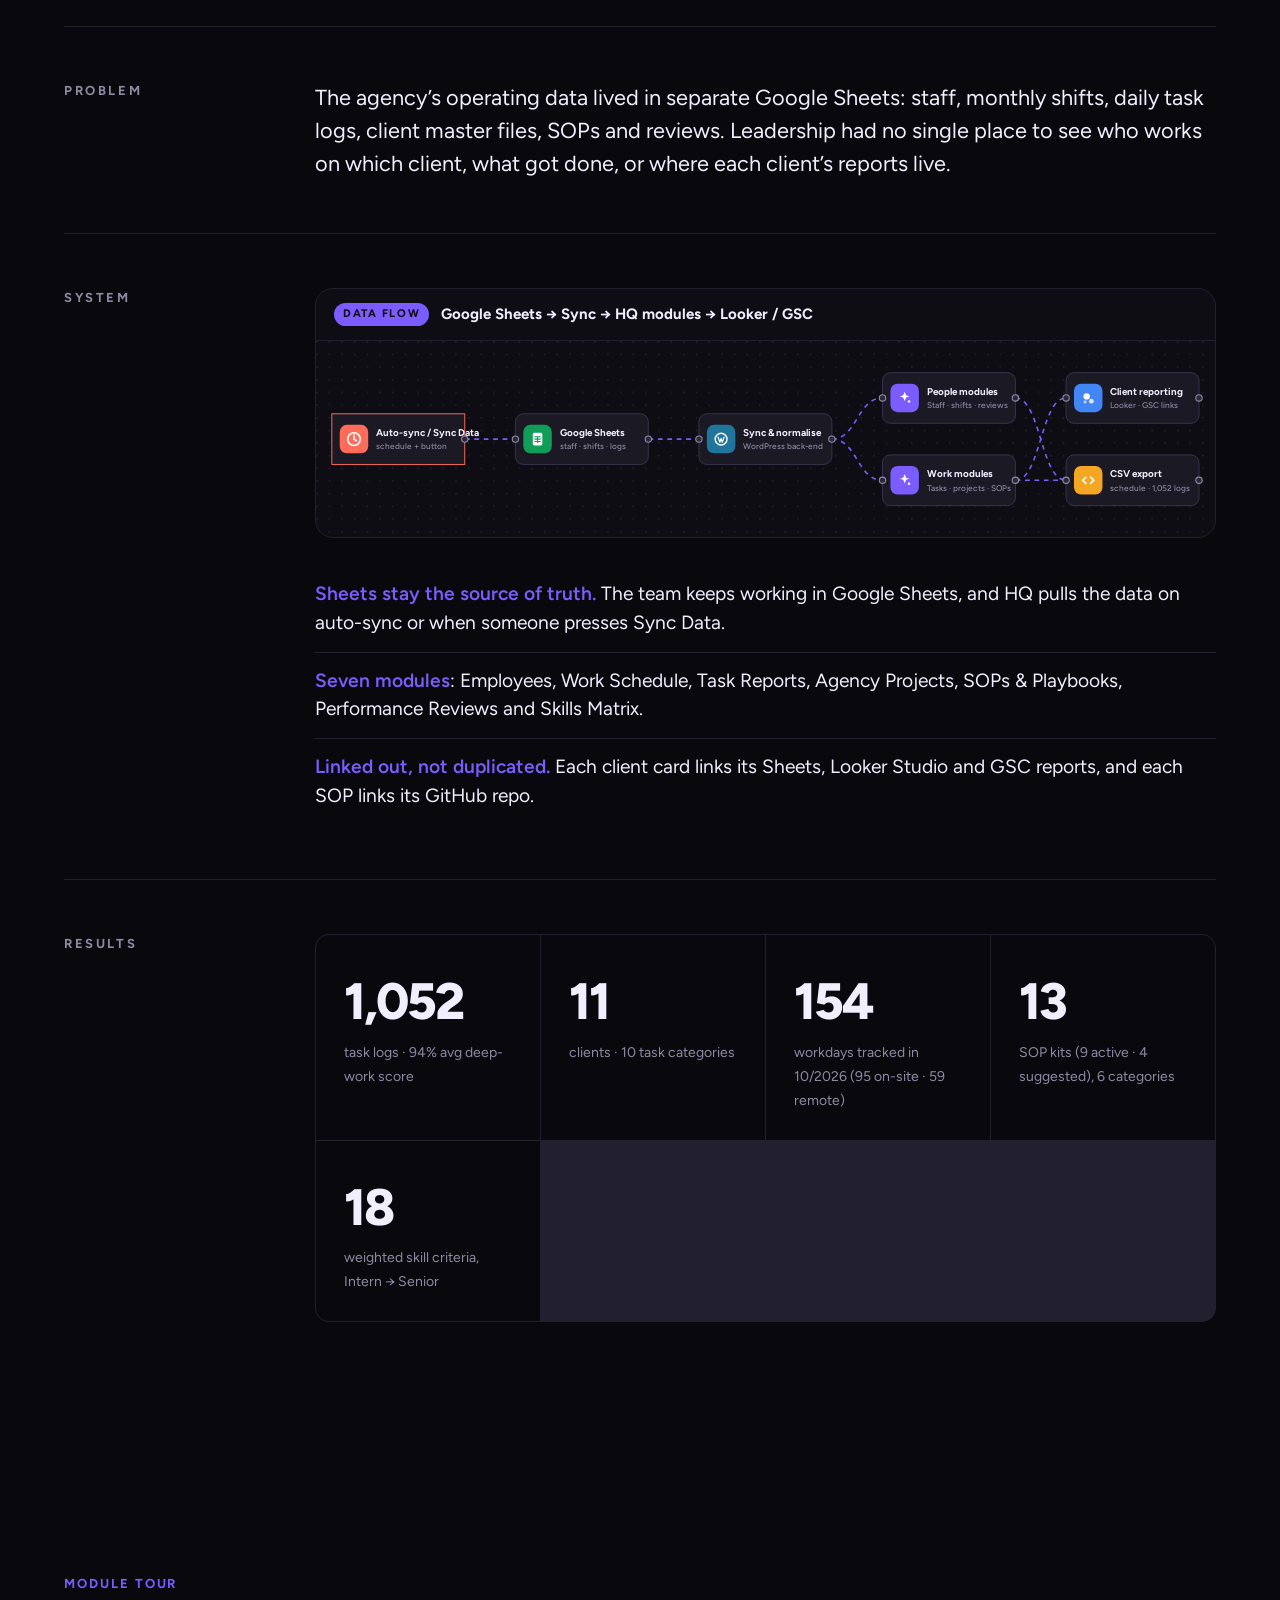
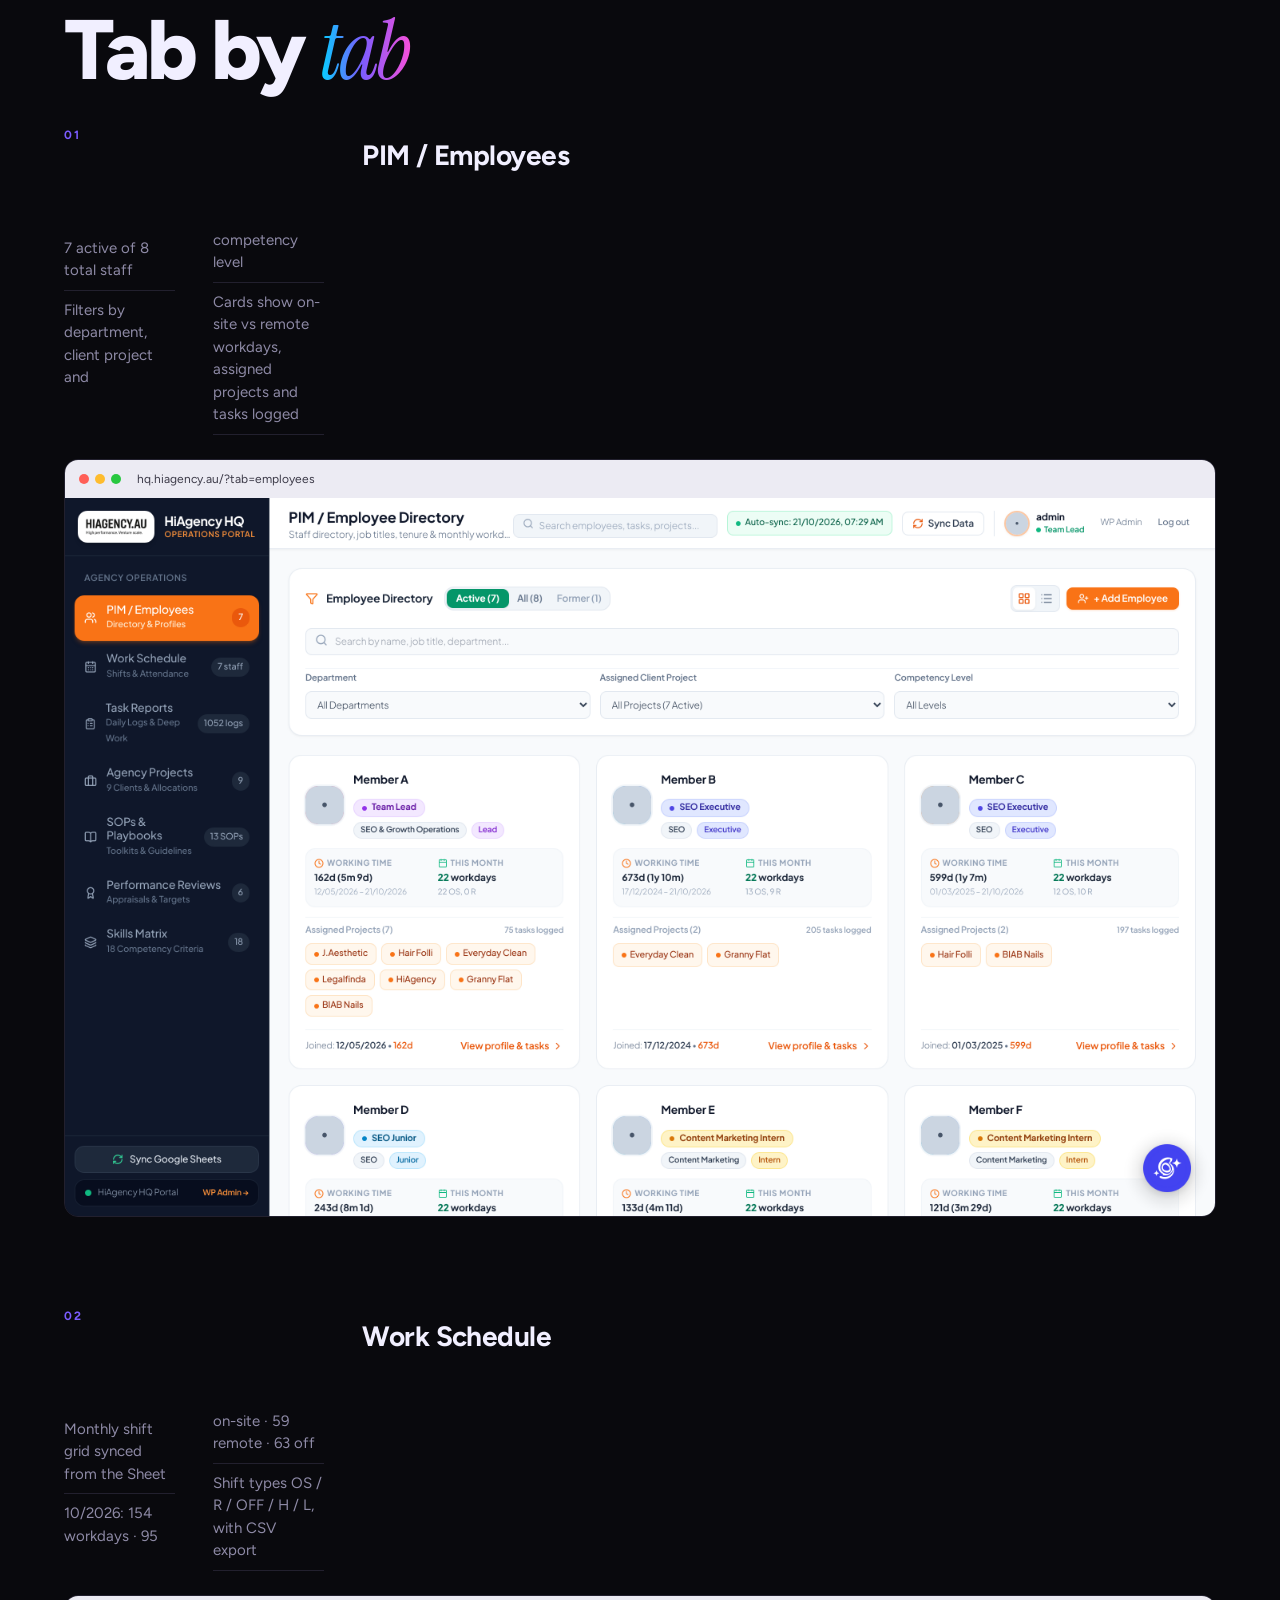
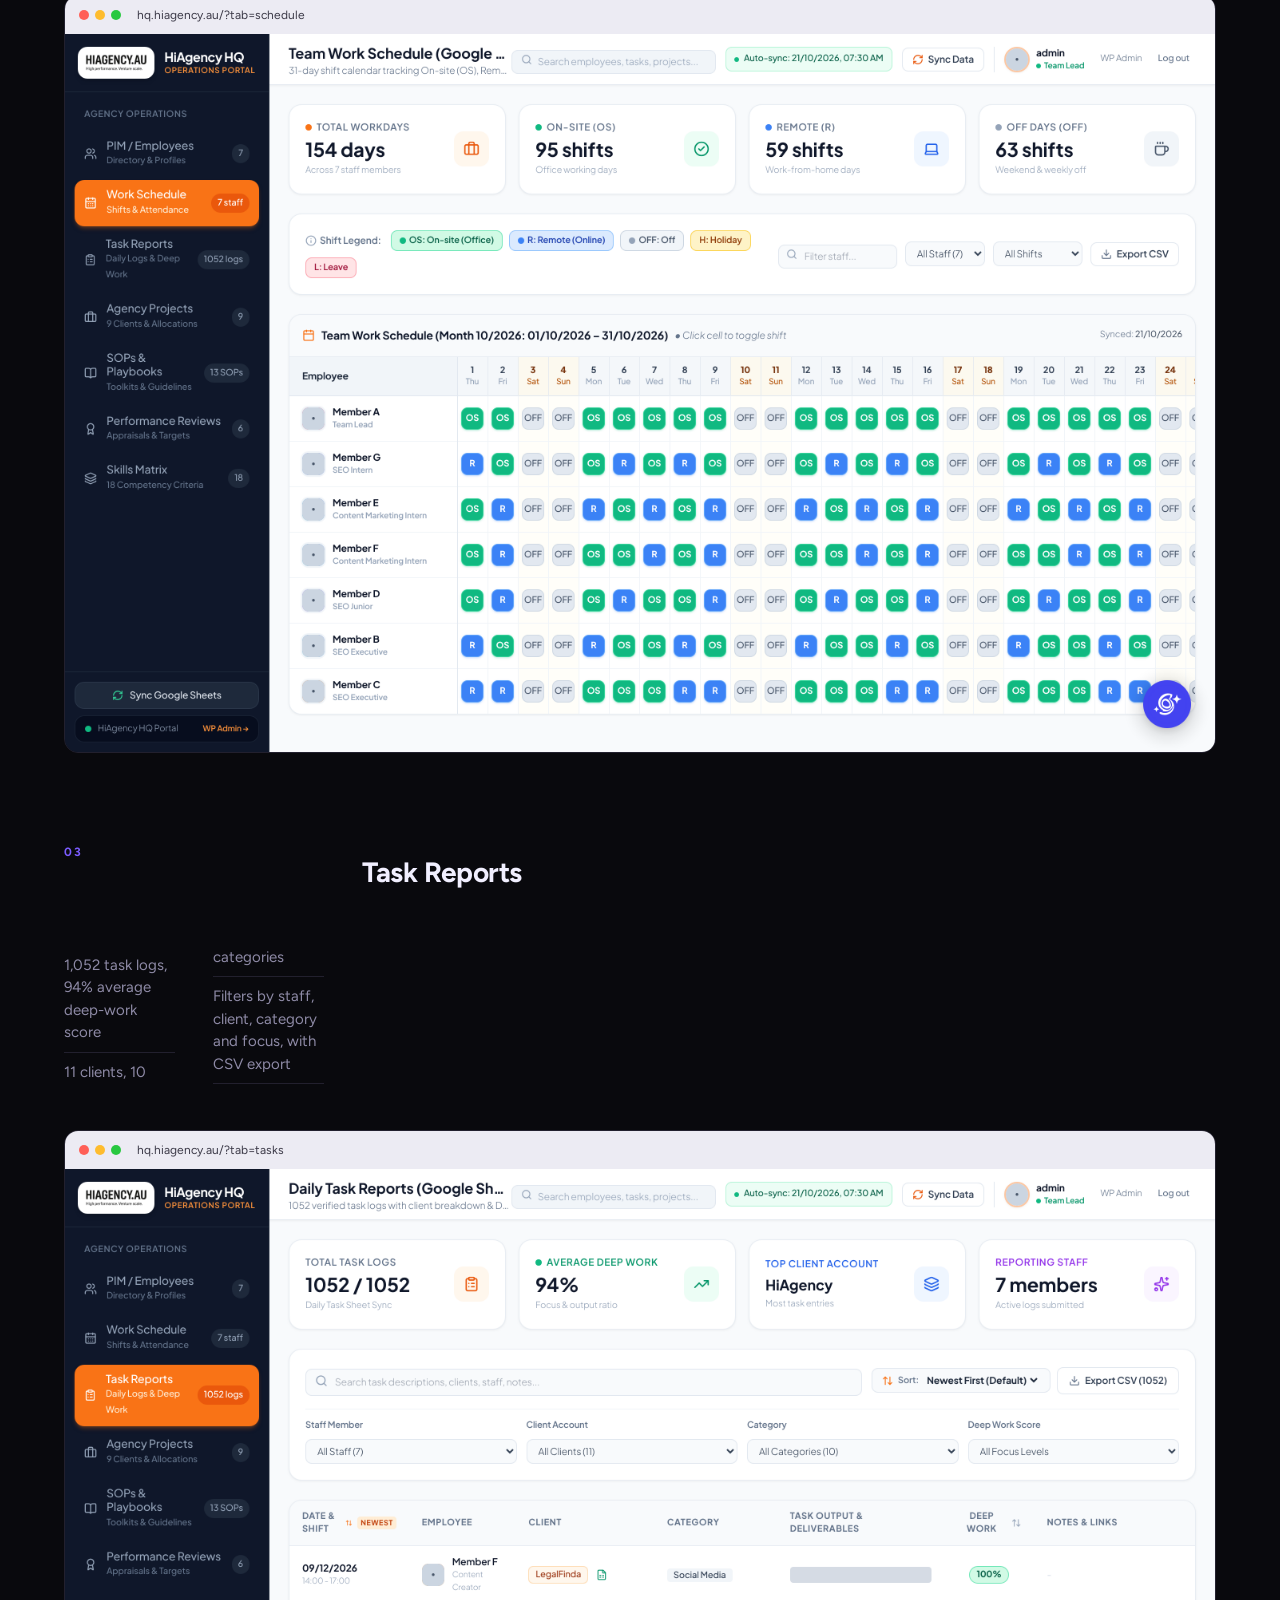
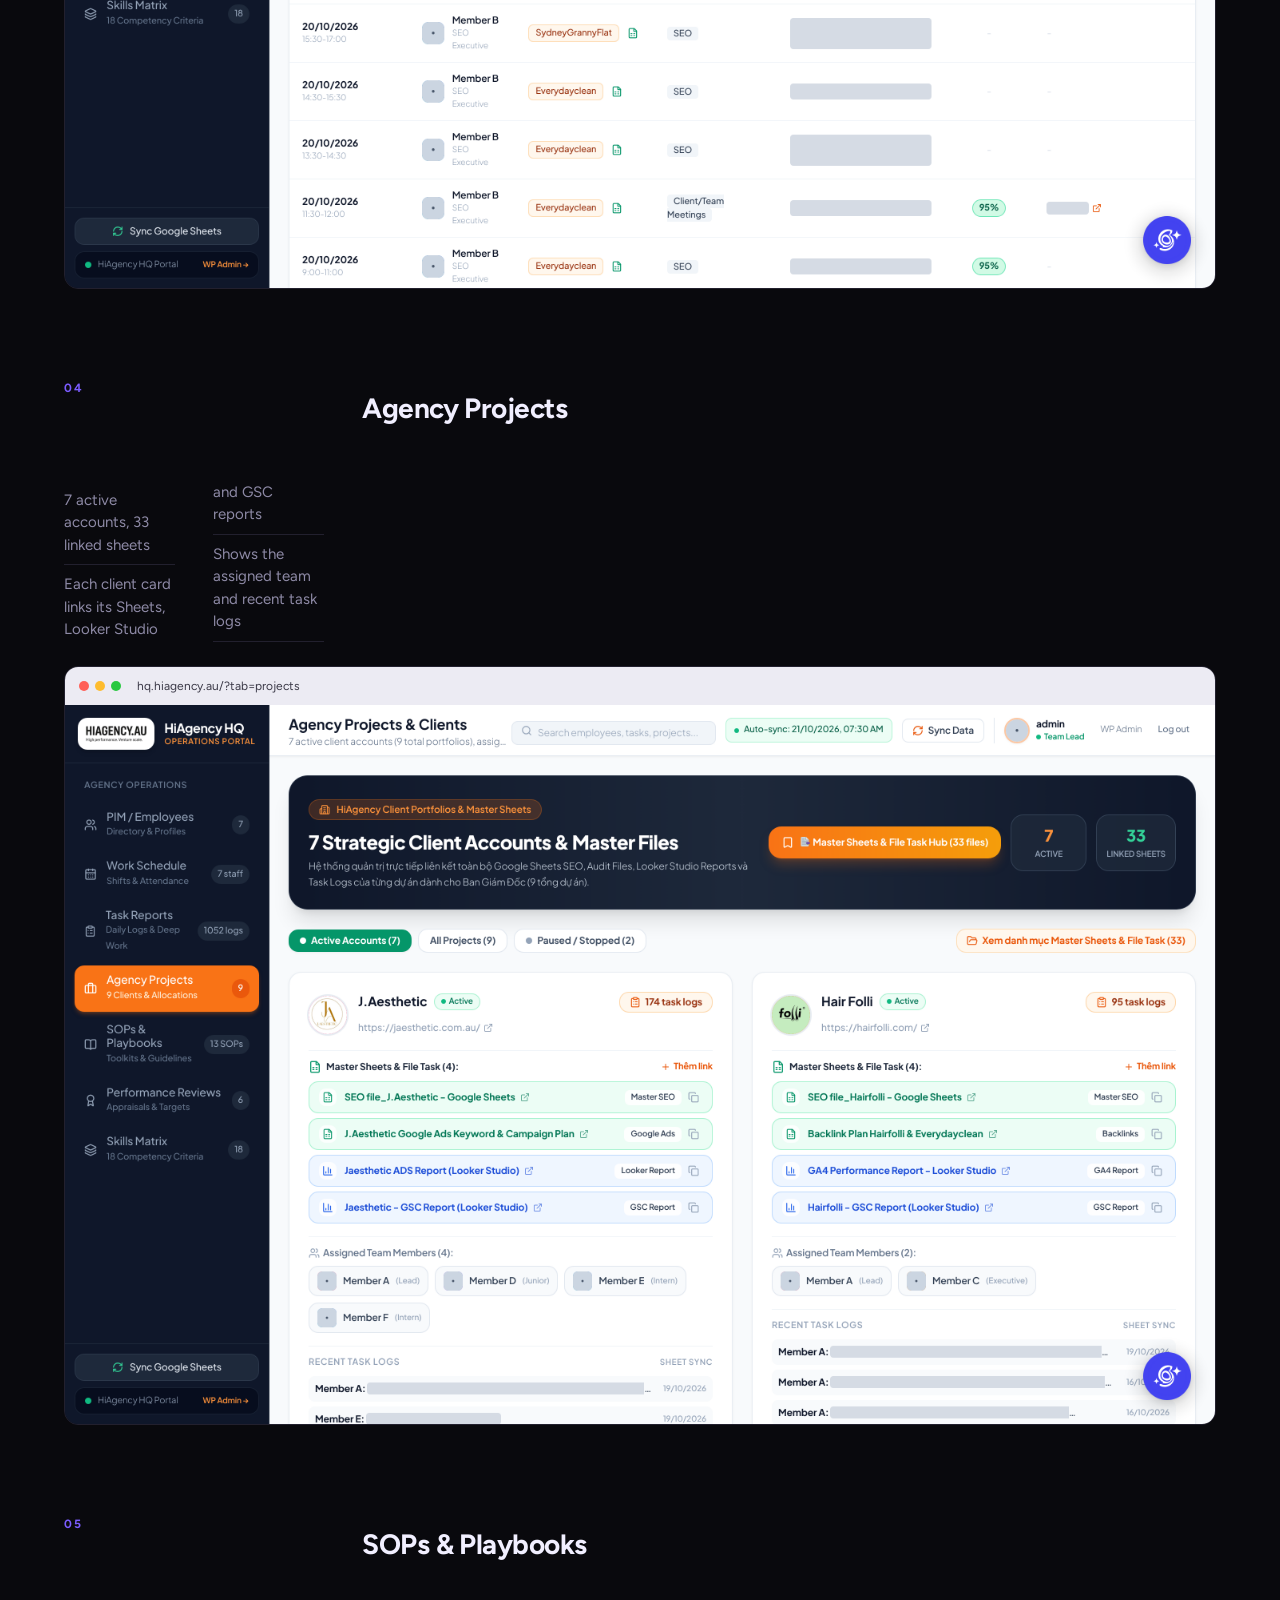
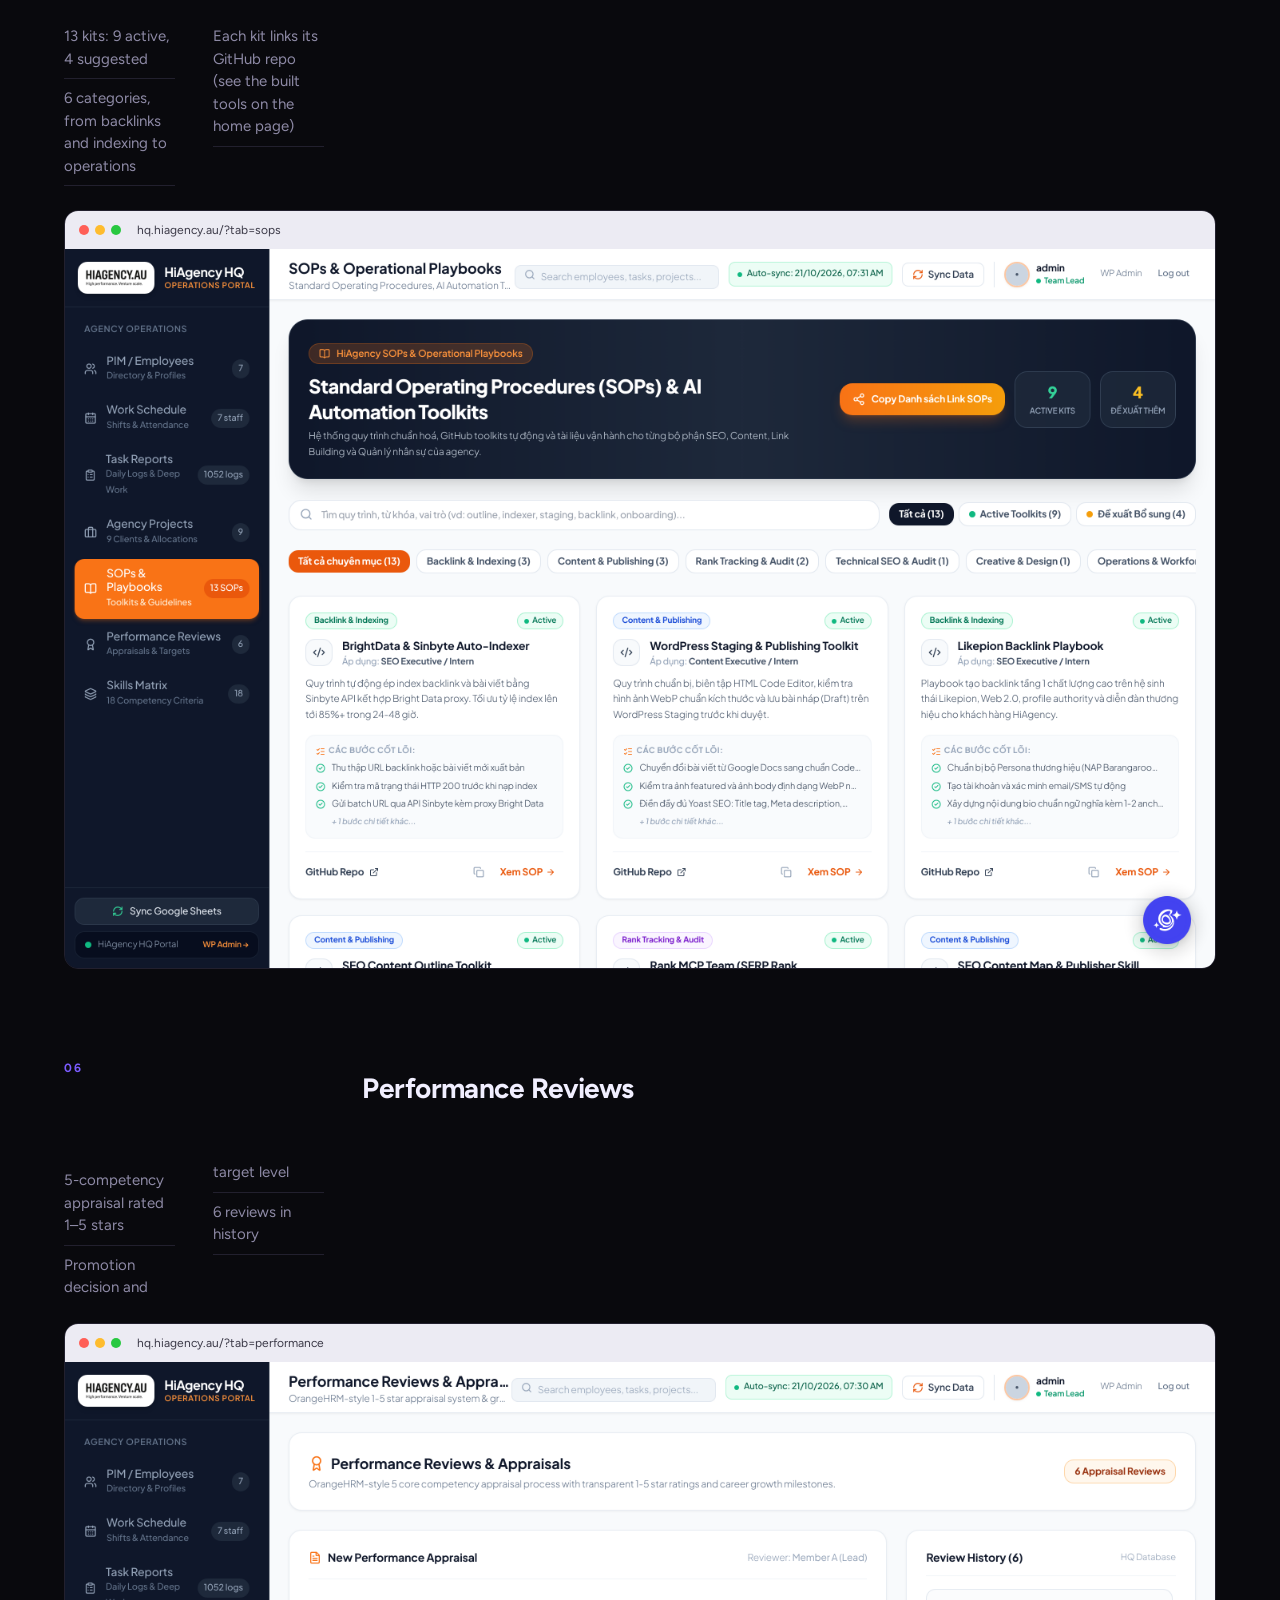
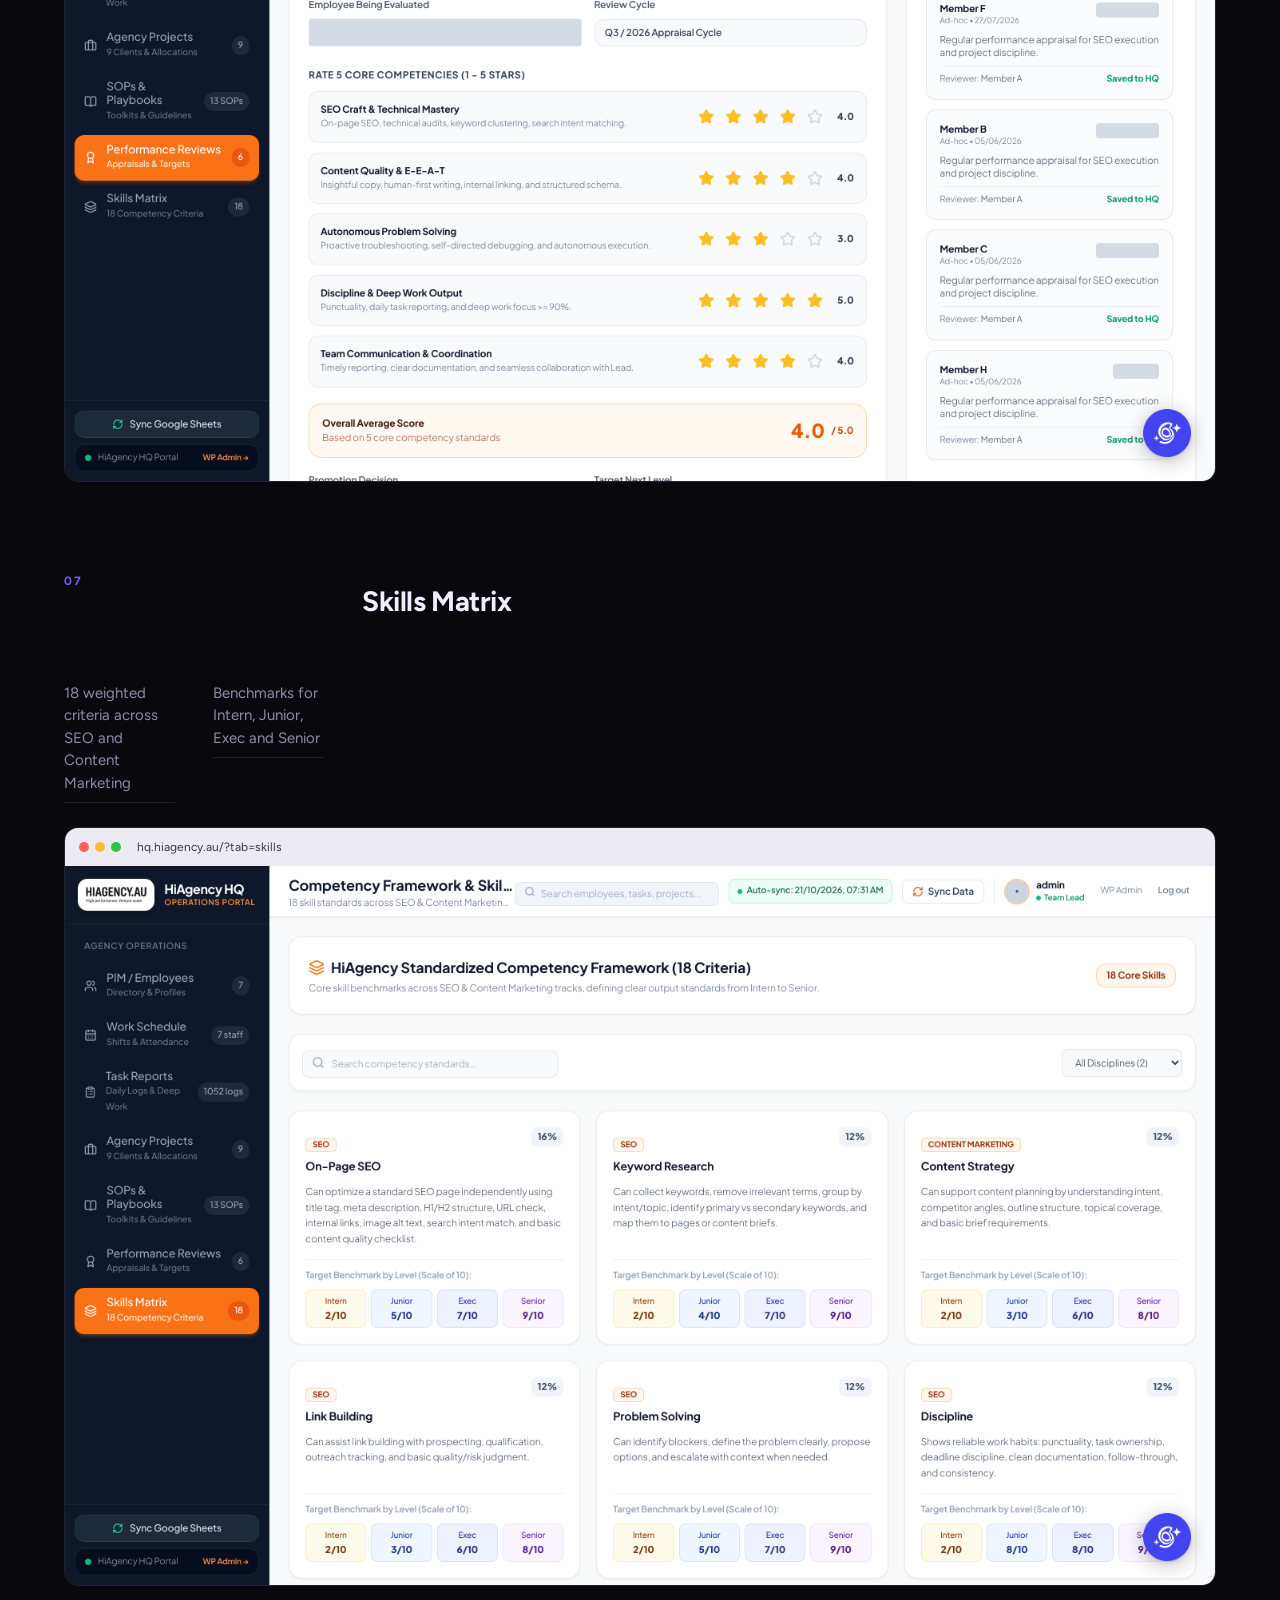
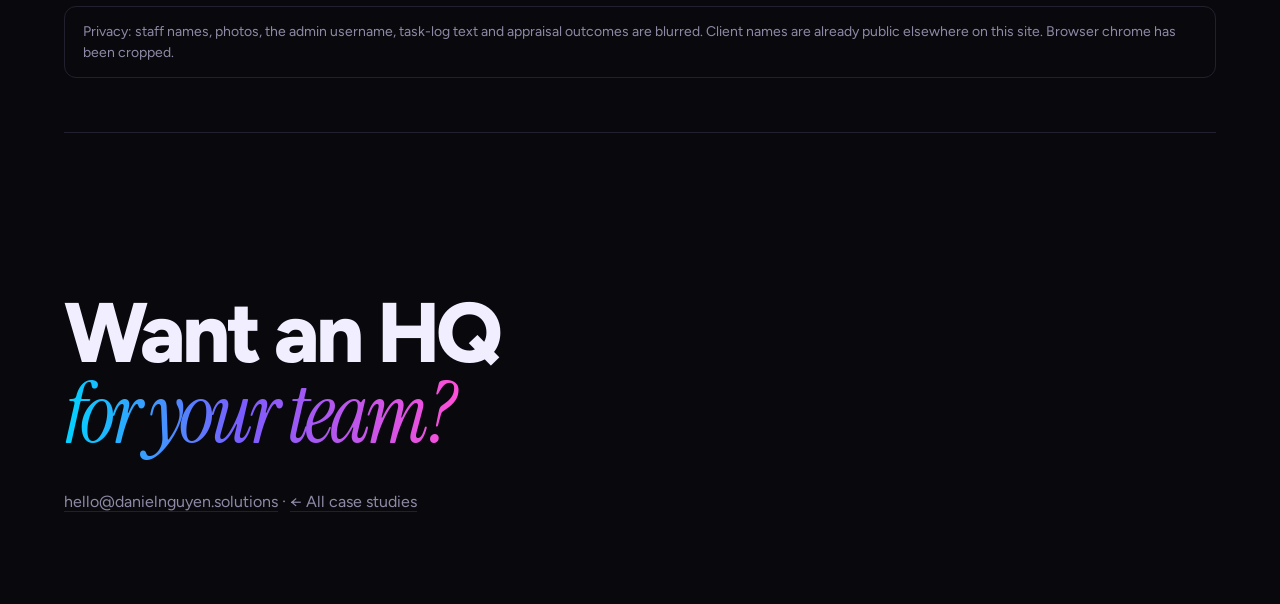
==== commit 56aba2ba: "Sharp 2x CRM captures with precise DOM redaction; lossless/native-res images, no tilt" ====
--- a/crm.html
+++ b/crm.html
@@ -17,7 +17,7 @@
   <div class="stat"><b data-n="13">13</b><small>SOP &amp; toolkit entries</small></div>
  </div>
 </header>
-<figure class="shot rv"><div class="chrome"><i></i><i></i><i></i><span>hq.hiagency.au · Agency Projects</span></div><img src="assets/crm/projects.webp" alt="HiAgency HQ Agency Projects module with client cards linking Google Sheets and Looker Studio reports"></figure>
+<figure class="shot rv"><div class="chrome"><i></i><i></i><i></i><span>hq.hiagency.au · Agency Projects</span></div><img width="1440" height="900" decoding="async" src="assets/crm/projects.webp" alt="HiAgency HQ Agency Projects module with client cards linking Google Sheets and Looker Studio reports"></figure>
 
 <section class="case" style="padding-top:12vh">
  <div class="row rv"><h3>Problem</h3><p>The agency’s operating data lived in separate Google Sheets: staff, monthly shifts, daily task logs, client master files, SOPs and reviews. Leadership had no single place to see who works on which client, what got done, or where each client’s reports live.</p></div>
@@ -55,7 +55,7 @@
 ['sops','05','SOPs & Playbooks',['13 kits: 9 active, 4 suggested','6 categories, from backlinks and indexing to operations','Each kit links its GitHub repo (see the built tools on the home page)']],
 ['performance','06','Performance Reviews',['5-competency appraisal rated 1–5 stars','Promotion decision and target level','6 reviews in history']],
 ['skills','07','Skills Matrix',['18 weighted criteria across SEO and Content Marketing','Benchmarks for Intern, Junior, Exec and Senior']]];
-document.querySelector('.gal').innerHTML=TABS.map(([f,n,t,li])=>`<div class="gi rv"><div><span class="k">${n}</span><h4>${t}</h4><ul>${li.map(x=>`<li>${x}</li>`).join('')}</ul></div><figure class="shot"><div class="chrome"><i></i><i></i><i></i><span>hq.hiagency.au/?tab=${f}</span></div><img src="assets/crm/${f}.webp" alt="HiAgency HQ ${t} module (anonymised)" loading="lazy"></figure></div>`).join('');
+document.querySelector('.gal').innerHTML=TABS.map(([f,n,t,li])=>`<div class="gi rv"><div><span class="k">${n}</span><h4>${t}</h4><ul>${li.map(x=>`<li>${x}</li>`).join('')}</ul></div><figure class="shot"><div class="chrome"><i></i><i></i><i></i><span>hq.hiagency.au/?tab=${f}</span></div><img width="1440" height="900" decoding="async" src="assets/crm/${f}.webp" alt="HiAgency HQ ${t} module (anonymised)" loading="lazy"></figure></div>`).join('');
 </script>
 <script src="workflow.js"></script><script src="main.js"></script>
 </body></html>
--- a/style.css
+++ b/style.css
@@ -50,7 +50,7 @@
 .shot{background:var(--bg2);border:1px solid var(--line);border-radius:14px;overflow:hidden}
 .chrome{display:flex;align-items:center;gap:6px;padding:10px 14px;background:#ecebf3;color:#3c3a48;font-size:12px}.chrome.dark{background:#1a1924;color:var(--mut)}
 .chrome i{width:10px;height:10px;border-radius:50%;background:#ff5f57}.chrome i:nth-child(2){background:#febc2e}.chrome i:nth-child(3){background:#28c840}.chrome span{margin-left:10px}
-.shot img{width:100%}figcaption,.cap{color:var(--mut);font-size:13px;padding:12px 16px}.cap{padding:0}
+.shot img{width:100%;height:auto}.pdf img,.car img,.crmcard img{height:auto}figcaption,.cap{color:var(--mut);font-size:13px;padding:12px 16px}.cap{padding:0}
 .tiers{background:var(--bg2);border:1px solid var(--line);border-radius:14px;padding:24px}
 .tiers h4{font-size:15px;margin-bottom:16px}.tiers small{color:var(--mut);font-weight:400}
 .tb{display:grid;grid-template-columns:28px 1fr 120px;gap:12px;align-items:center;margin:8px 0}
@@ -59,7 +59,7 @@
 .slot{border:1.5px dashed #4a4466;border-radius:14px;padding:28px;color:var(--mut);background:repeating-linear-gradient(45deg,#0e0d14,#0e0d14 12px,#12111a 12px,#12111a 24px);display:grid;gap:6px;font-size:14px}
 .slot b{color:var(--ac);text-transform:uppercase;font-size:11px;letter-spacing:.16em}.slot code{color:var(--fg);font-size:12px;word-break:break-all}
 .duo{display:grid;grid-template-columns:1.2fr 1fr;gap:28px}
-.pdf{display:grid;grid-template-columns:repeat(4,1fr);gap:14px}.pdf img{border-radius:6px;box-shadow:0 20px 50px #0008;transition:transform .5s}.pdf img:hover{transform:translateY(-8px) rotate(-1deg)}
+.pdf{display:grid;grid-template-columns:repeat(4,1fr);gap:14px}.pdf img{border-radius:6px;box-shadow:0 20px 50px #0008;transition:box-shadow .4s}.pdf img:hover{box-shadow:0 20px 60px #7b5cff66}
 .media{display:grid;grid-template-columns:1fr 1fr 2fr;gap:14px;align-items:start}.media video{border-radius:14px;border:1px solid var(--line);aspect-ratio:9/16;object-fit:cover;width:100%;background:#000}
 .car{display:flex;gap:10px;overflow-x:auto;scroll-snap-type:x mandatory}.car img{width:70%;flex:none;scroll-snap-align:start;border-radius:10px}
 .res{display:grid;grid-template-columns:repeat(auto-fit,minmax(190px,1fr));gap:1px;background:var(--line);border:1px solid var(--line);border-radius:14px;overflow:hidden}
@@ -68,15 +68,15 @@
 .tool{display:flex;flex-direction:column;gap:10px;padding:24px;border:1px solid var(--line);border-radius:16px;background:var(--bg2);text-decoration:none;transition:border-color .3s,transform .3s}
 .tool:hover{border-color:var(--ac);transform:translateY(-4px)}.tool .tg{font-size:11px;letter-spacing:.14em;text-transform:uppercase;color:var(--ac);font-weight:700}
 .tool h4{font-size:19px}.tool p{color:var(--mut);font-size:14px;flex:1}.tool code{font-size:12px;color:#c9c4e6}
-.rv{opacity:0;transform:translateY(40px);transition:opacity 1s,transform 1s cubic-bezier(.2,.8,.2,1)}.rv.in{opacity:1;transform:none}
+.rv{opacity:0;transform:translateY(40px);transition:opacity 1s,transform 1s cubic-bezier(.2,.8,.2,1)}.rv.in{opacity:1;transform:none;will-change:auto}
 footer{padding:16vh 0 10vh;border-top:1px solid var(--line)}footer p{color:var(--mut);margin-top:20px}footer a{text-decoration:none;border-bottom:1px solid var(--line)}
 @media(max-width:900px){.hero{grid-template-columns:1fr}.net{justify-self:center;max-width:360px}.stats{grid-template-columns:1fr 1fr}.row{grid-template-columns:1fr;gap:18px}.row h3{position:static}.duo{grid-template-columns:1fr}.pdf{grid-template-columns:1fr 1fr}.media{grid-template-columns:1fr 1fr}.car{grid-column:1/-1}nav div a:not(:last-child){display:none}}
 @media(prefers-reduced-motion:reduce){*{animation:none!important;transition:none!important}.rv,.wfcard .node{opacity:1;transform:none}.line>span{transform:none}}
 
 .crmcard{display:grid;grid-template-columns:1fr 1.3fr;gap:4vw;align-items:center;padding:4vw;border:1px solid var(--line);border-radius:24px;background:radial-gradient(circle at 0 0,#7b5cff33,transparent 60%),var(--bg2);text-decoration:none;transition:border-color .3s}
-.crmcard:hover{border-color:var(--ac)}.crmcard h2{margin:12px 0 18px}.crmcard p{color:var(--mut);font-size:18px;margin-bottom:22px}.crmcard b{color:var(--ac)}.crmcard img{border-radius:12px;box-shadow:0 30px 80px #000a;transform:perspective(1200px) rotateY(-8deg);transition:transform .6s}.crmcard:hover img{transform:none}
+.crmcard:hover{border-color:var(--ac)}.crmcard h2{margin:12px 0 18px}.crmcard p{color:var(--mut);font-size:18px;margin-bottom:22px}.crmcard b{color:var(--ac)}.crmcard img{border-radius:12px;box-shadow:0 30px 80px #000a;transition:box-shadow .4s}.crmcard:hover img{box-shadow:0 30px 90px #7b5cff55}
 .crmcard .tg{font-size:11px;letter-spacing:.14em;text-transform:uppercase;color:var(--ac);font-weight:700}
-.gal{display:grid;gap:9vh}.gi{display:grid;grid-template-columns:320px minmax(0,1fr);gap:4vw;align-items:start}
+.gal{display:grid;gap:10vh}.gi{display:grid;grid-template-columns:1fr;gap:24px}.gi>div{display:grid;grid-template-columns:260px 1fr;gap:3vw;align-items:start}.gi ul{columns:2;column-gap:3vw}@media(max-width:900px){.gi>div{grid-template-columns:1fr}.gi ul{columns:1}}
 .gi h4{font-size:28px;letter-spacing:-.02em;margin:8px 0 14px}.gi .k{color:var(--ac);font-weight:700;font-size:12px;letter-spacing:.16em}.gi ul{list-style:none;color:var(--mut)}.gi li{padding:8px 0;border-bottom:1px solid var(--line);font-size:15px}
 .privacy{border:1px solid var(--line);border-radius:12px;padding:14px 18px;color:var(--mut);font-size:14px;margin-top:20px}
 @media(max-width:900px){.crmcard,.gi{grid-template-columns:1fr}.crmcard img{transform:none}}
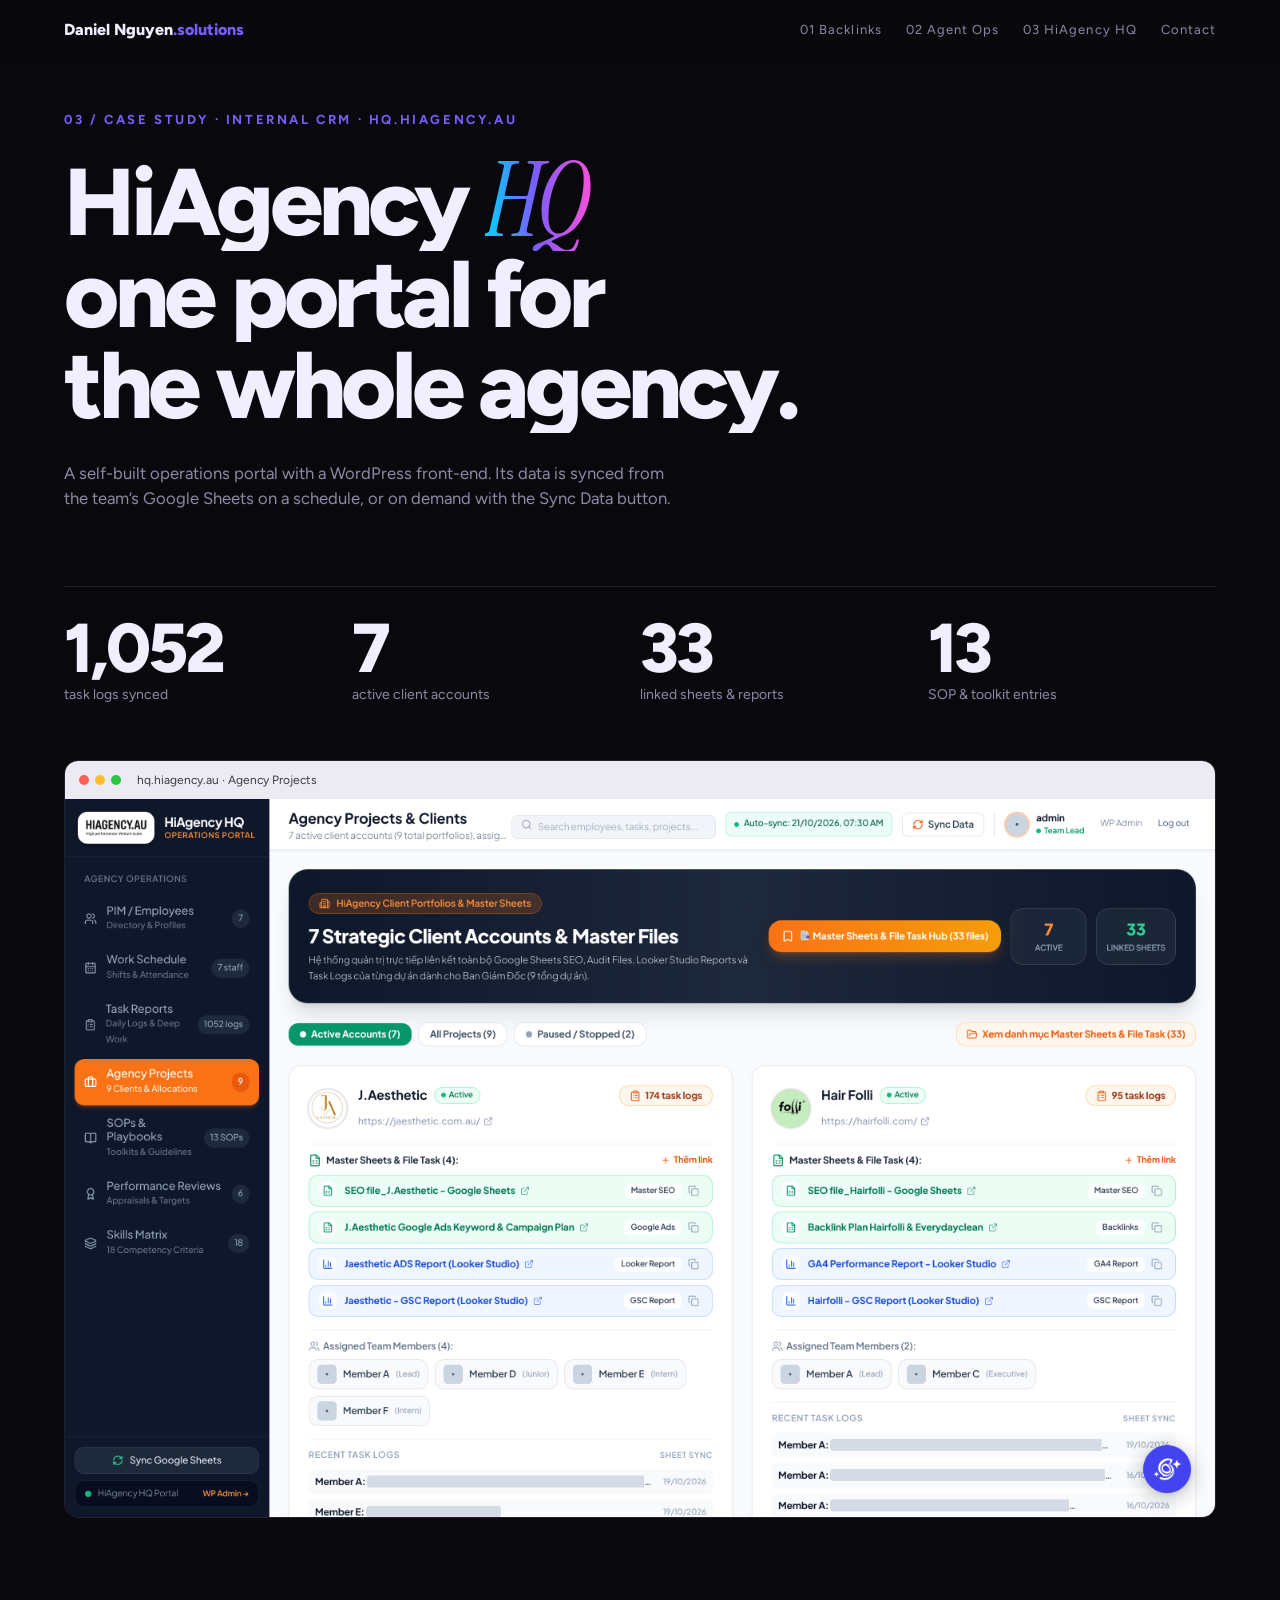
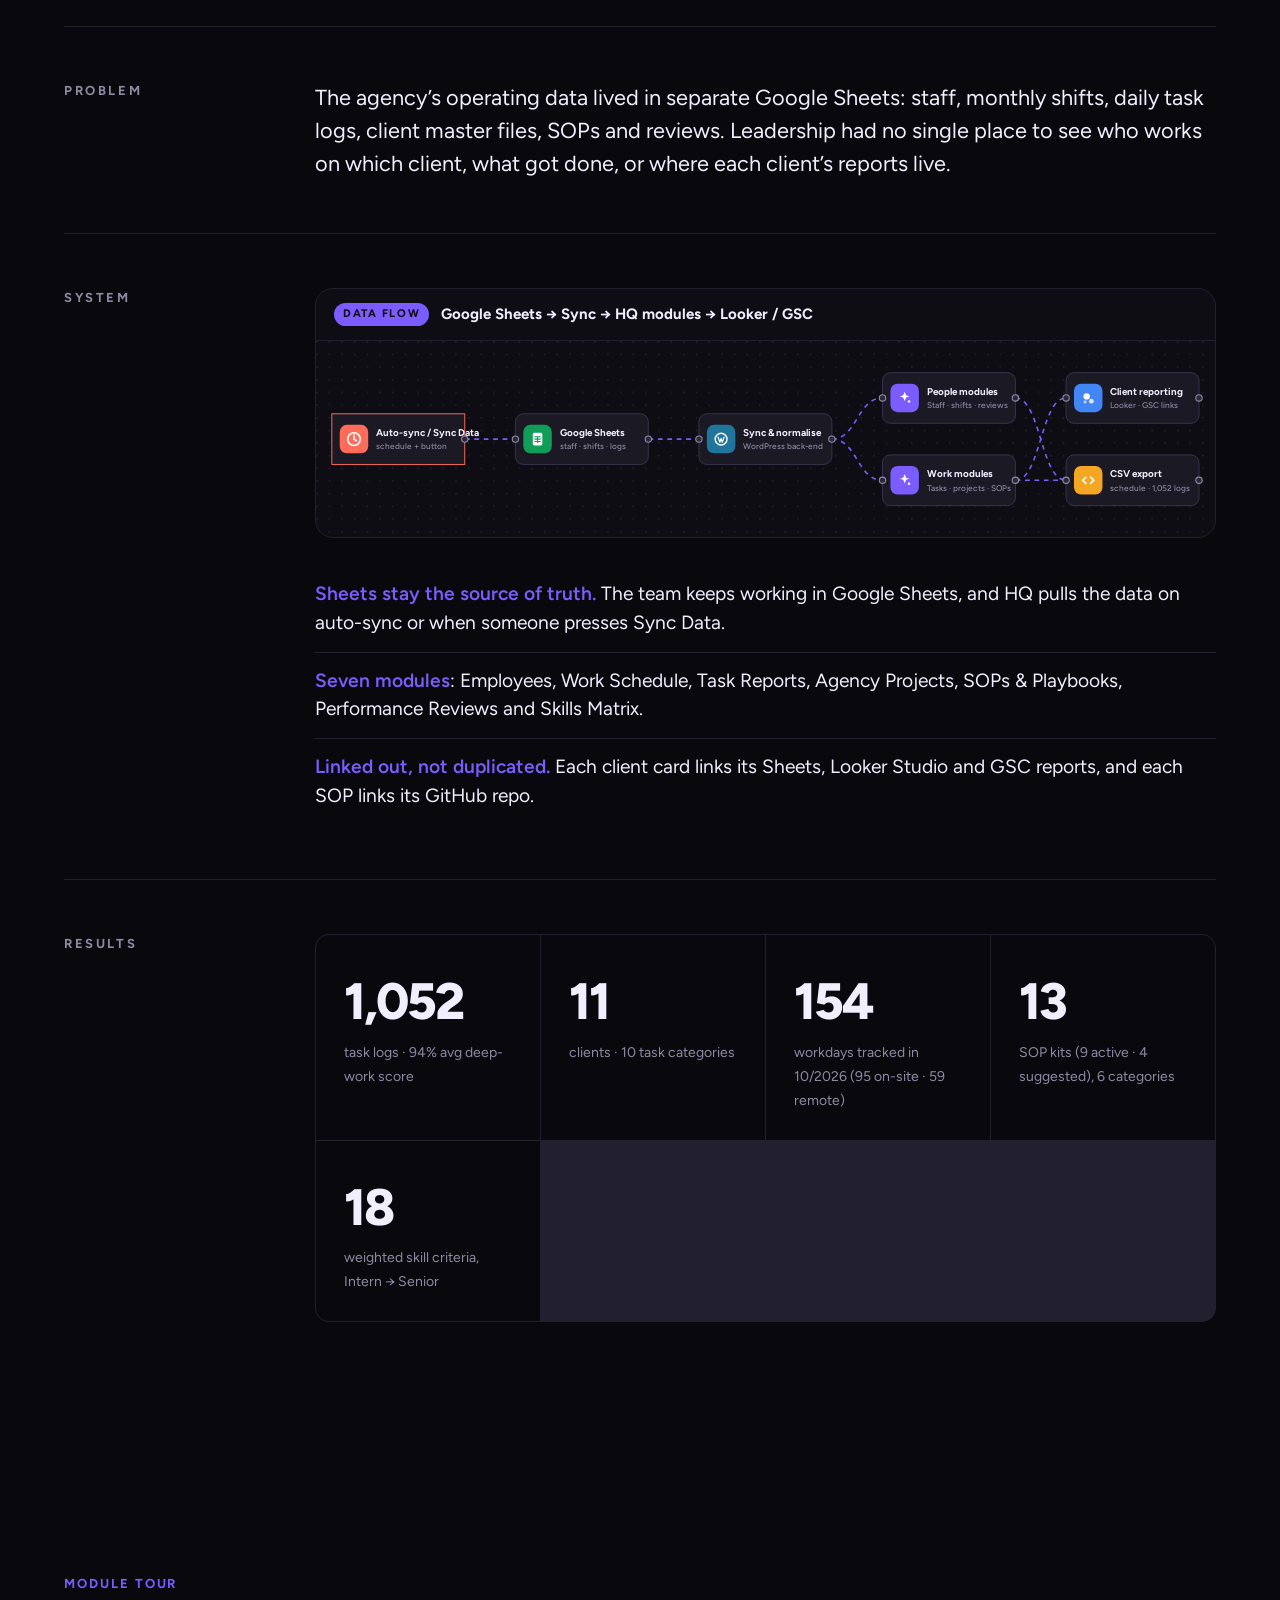
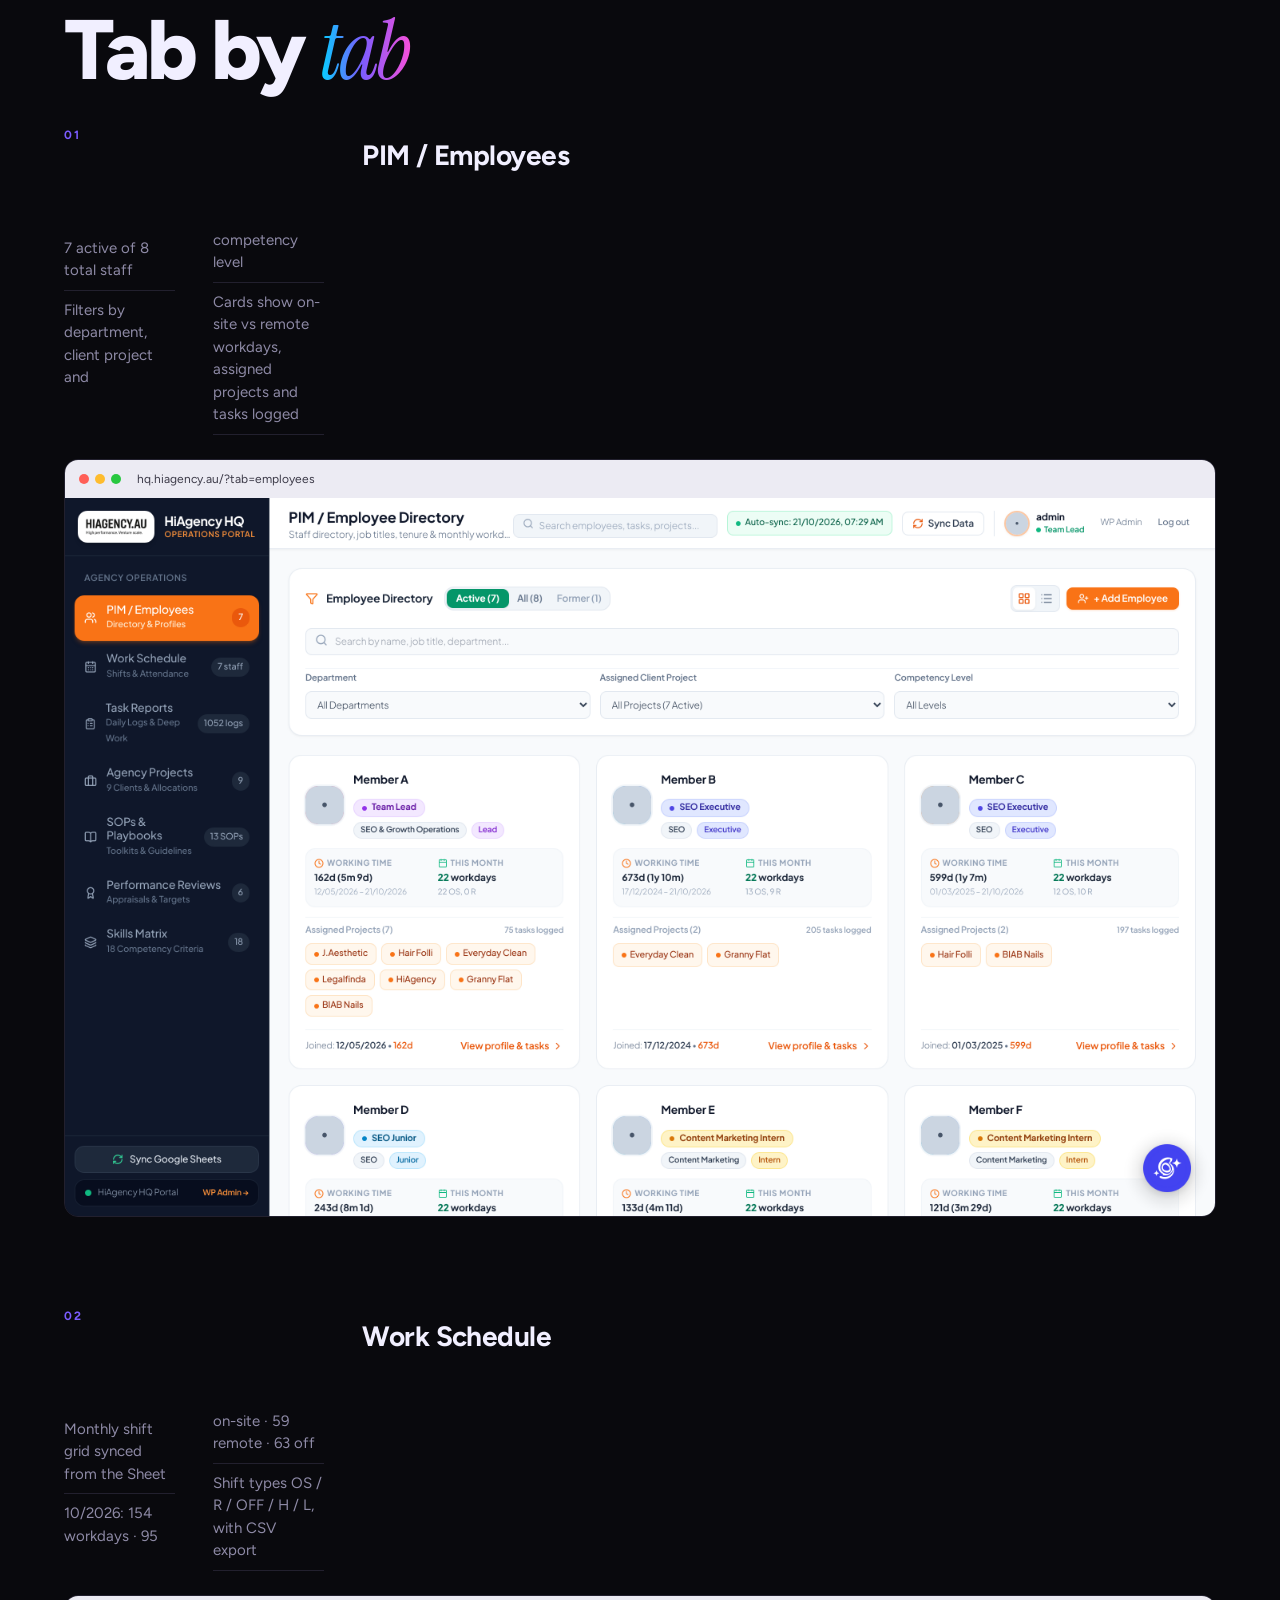
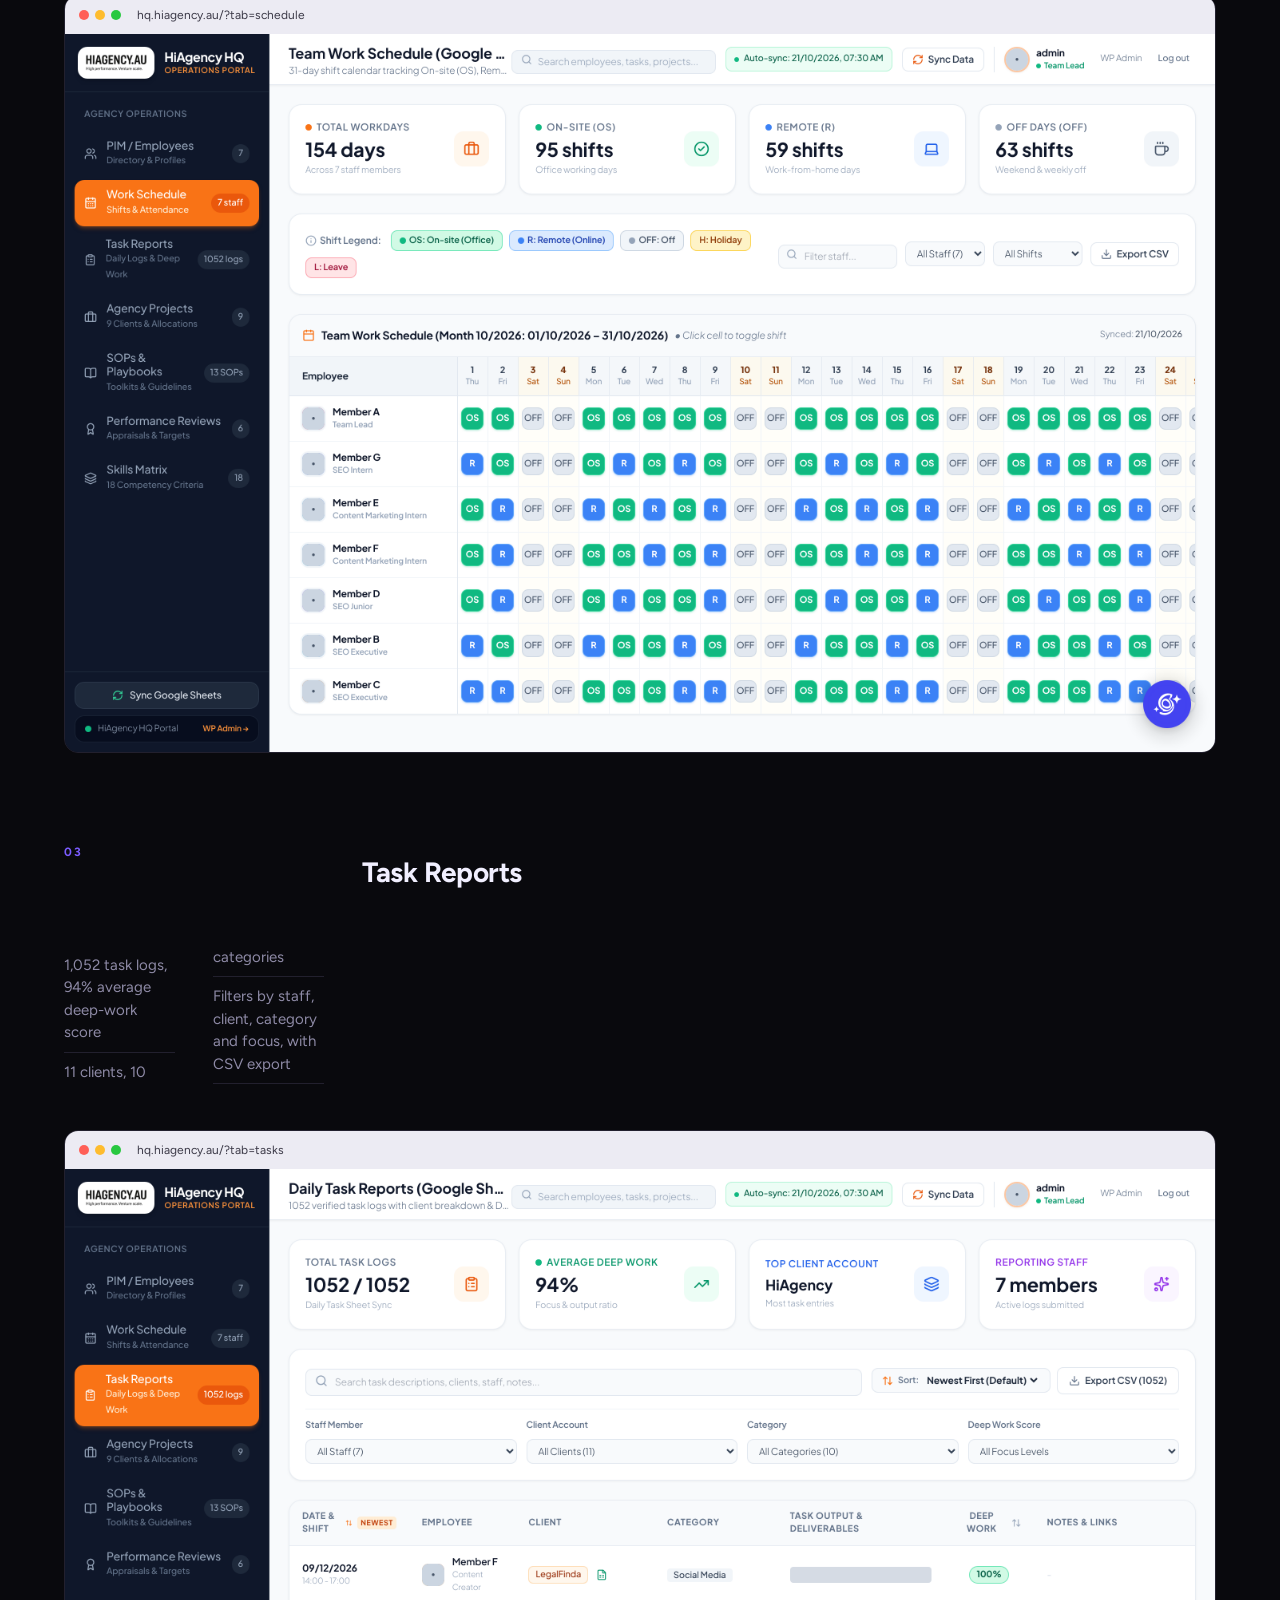
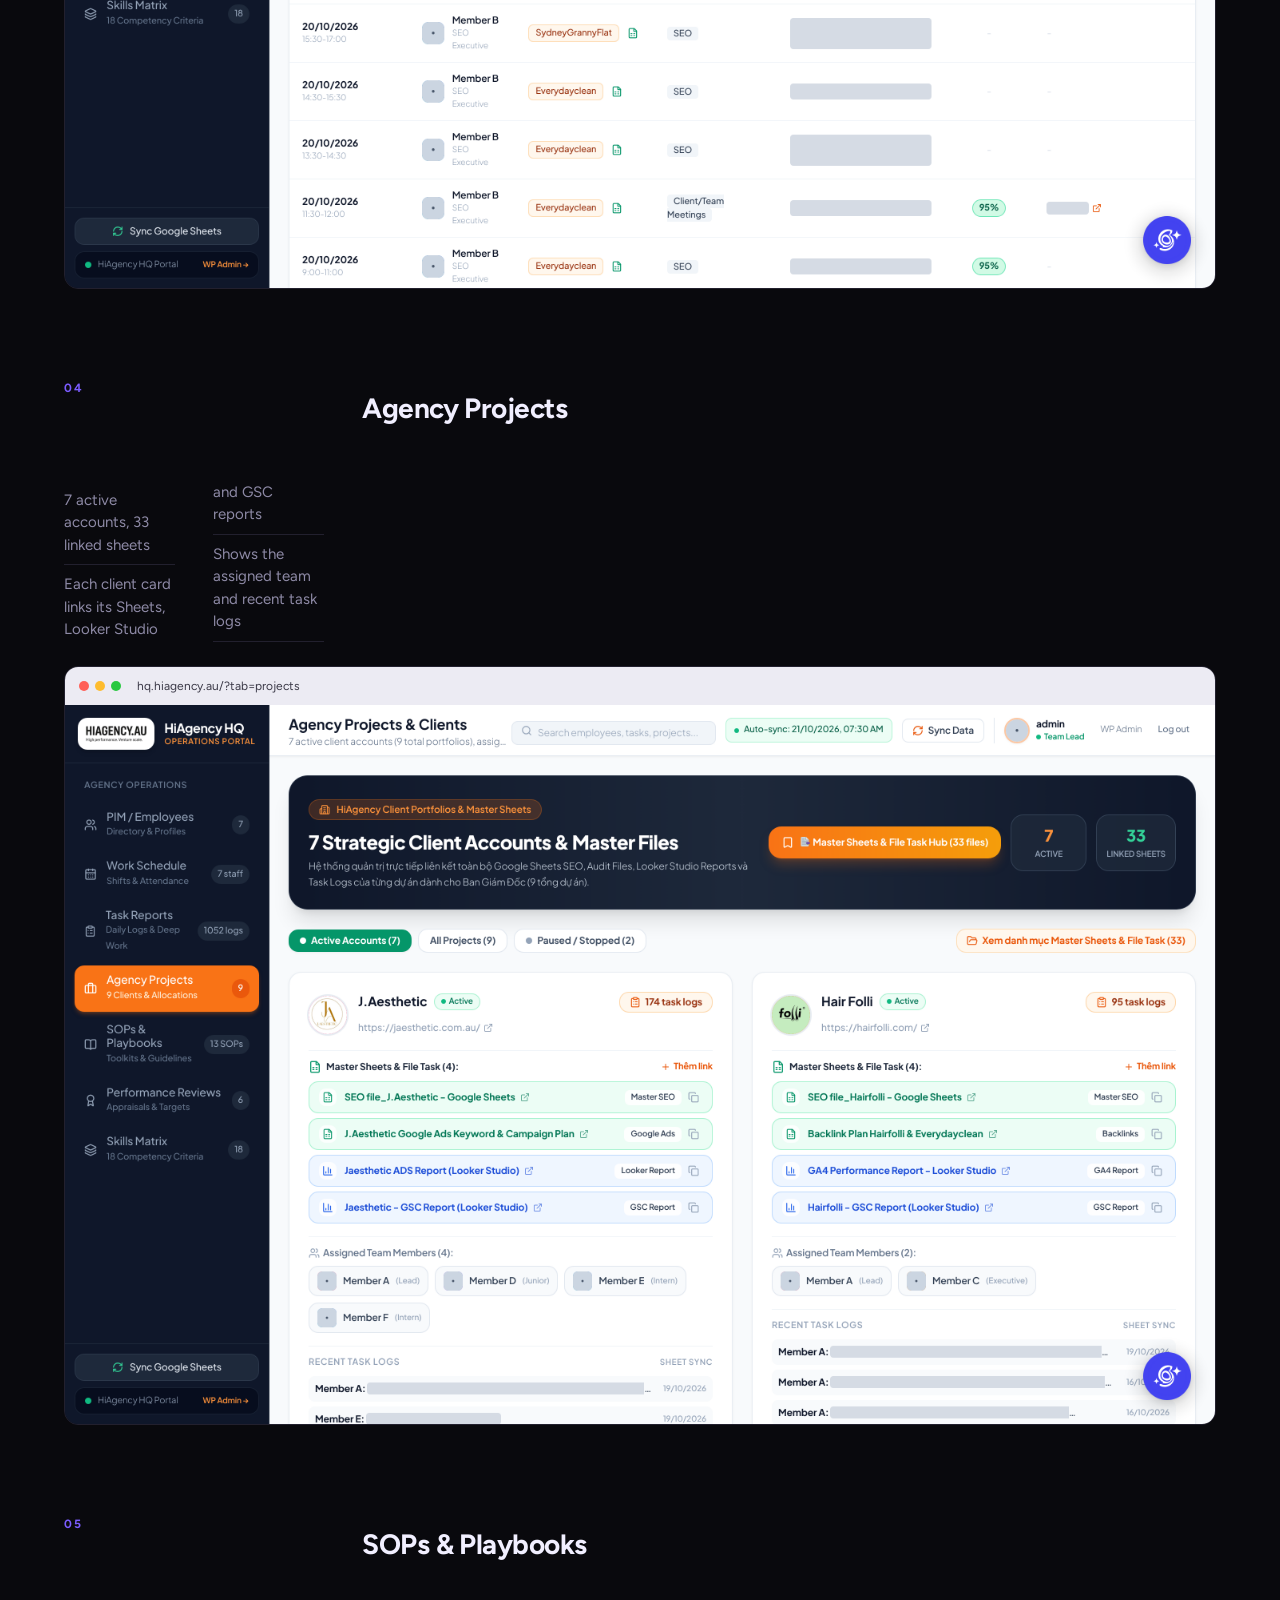
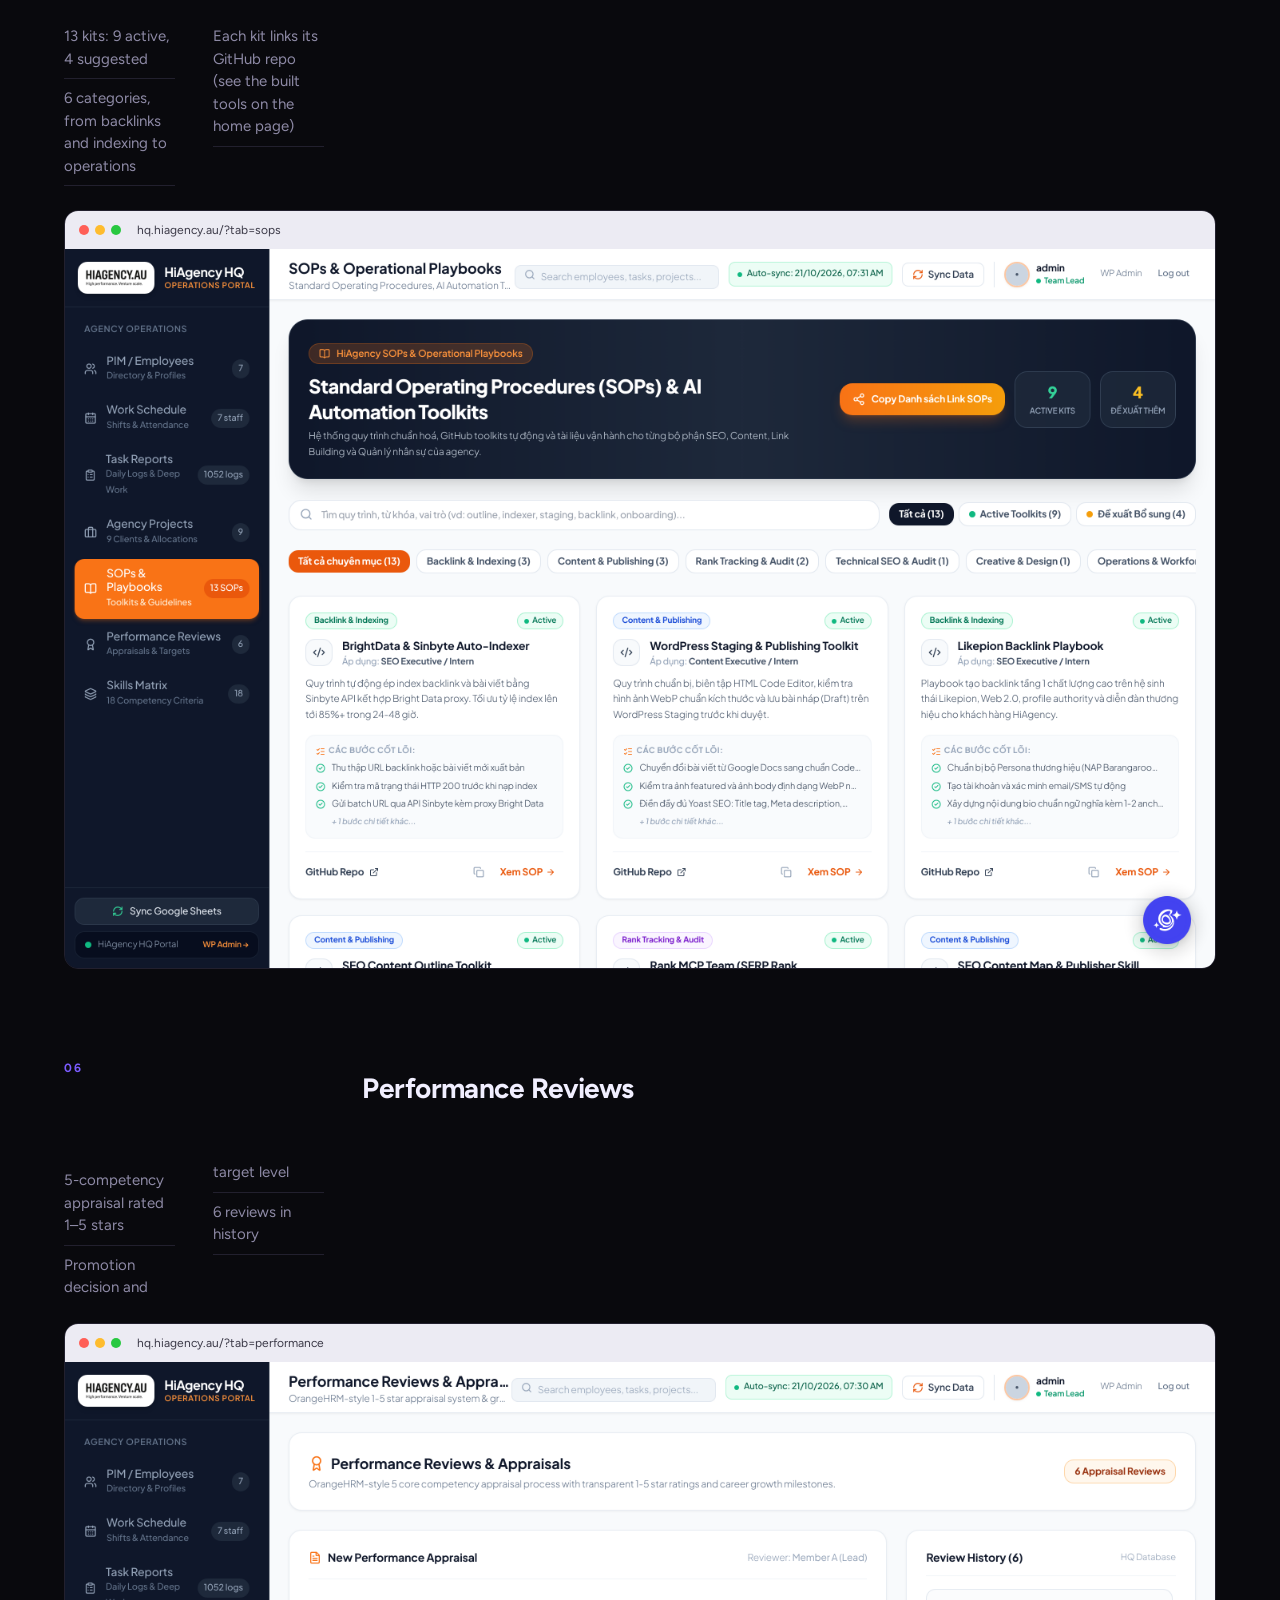
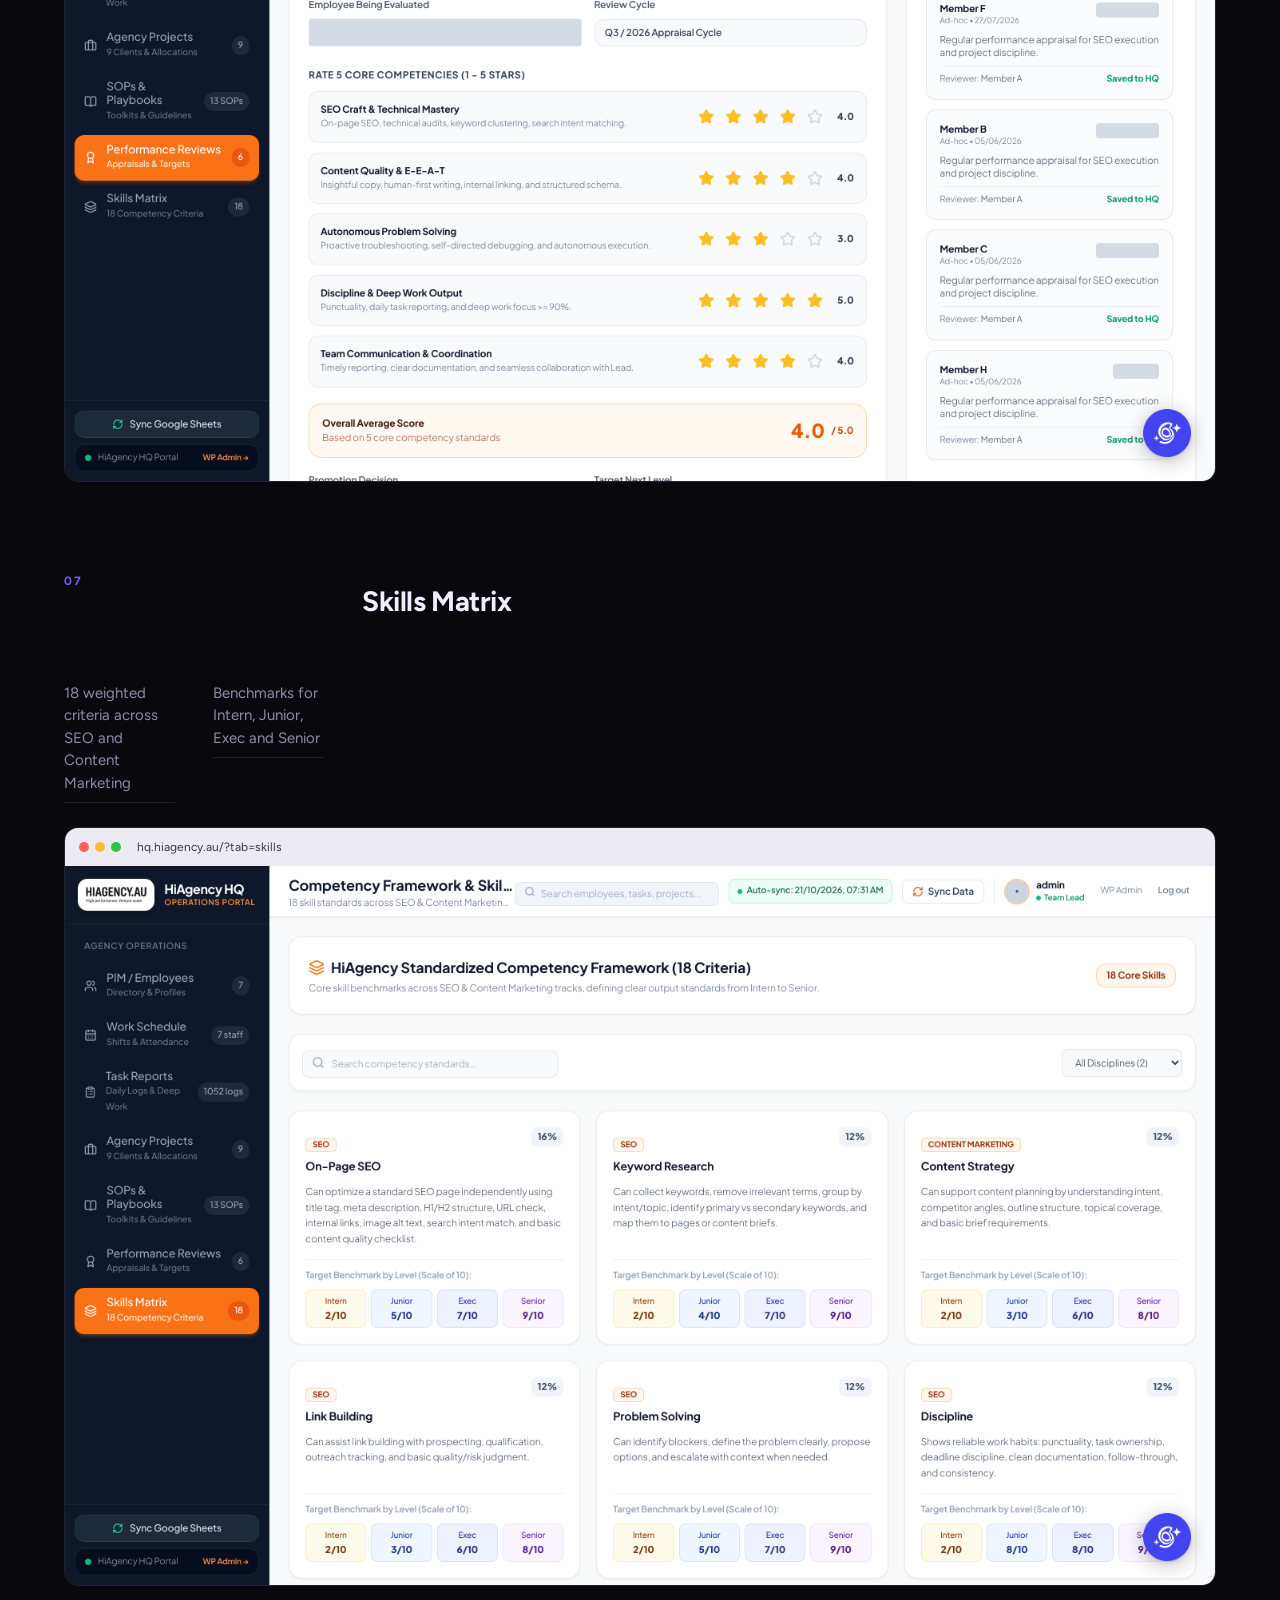
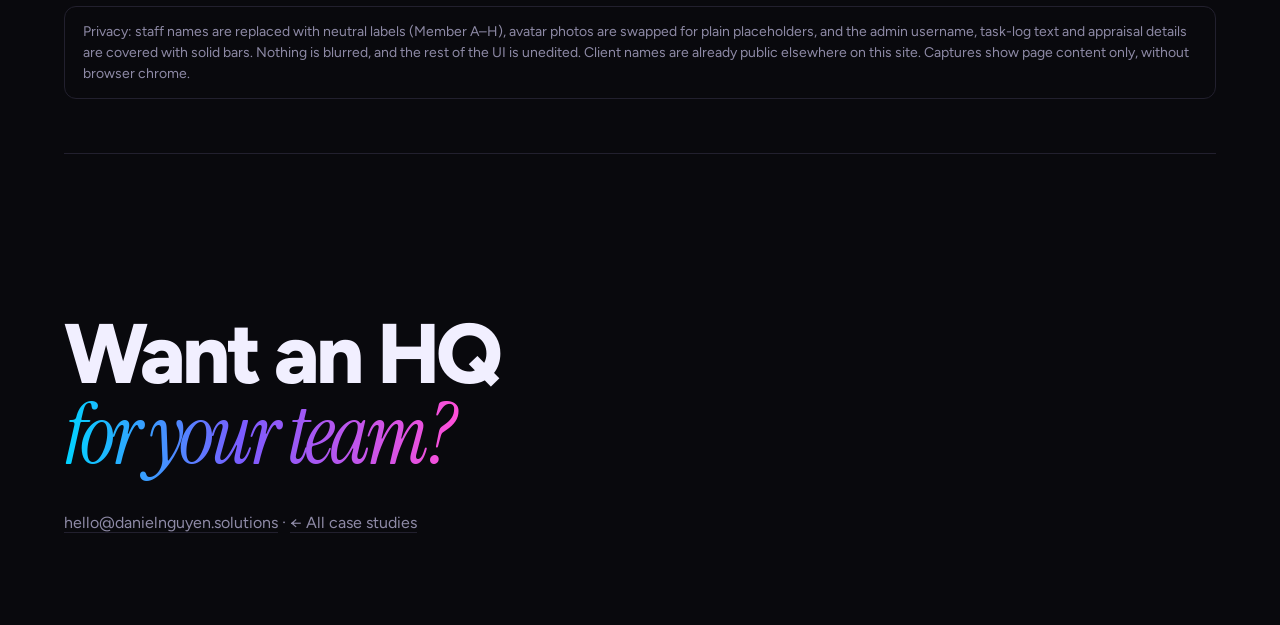
==== commit 889c0c35: "Handoff: docs, scripts (env-based creds), privacy note, refreshed previews" ====
--- a/crm.html
+++ b/crm.html
@@ -42,7 +42,7 @@
  <p class="num rv">Module tour</p><h2 class="rv">Tab by <em>tab</em></h2>
  <div class="gal">
  </div>
- <p class="privacy rv">Privacy: staff names, photos, the admin username, task-log text and appraisal outcomes are blurred. Client names are already public elsewhere on this site. Browser chrome has been cropped.</p>
+ <p class="privacy rv">Privacy: staff names are replaced with neutral labels (Member A–H), avatar photos are swapped for plain placeholders, and the admin username, task-log text and appraisal details are covered with solid bars. Nothing is blurred, and the rest of the UI is unedited. Client names are already public elsewhere on this site. Captures show page content only, without browser chrome.</p>
 </section>
 <footer id="ct"><h2 class="rv">Want an HQ<br><em>for your team?</em></h2><p class="rv"><a href="mailto:hello@danielnguyen.solutions">hello@danielnguyen.solutions</a> · <a href="index.html">← All case studies</a></p></footer>
 </main>
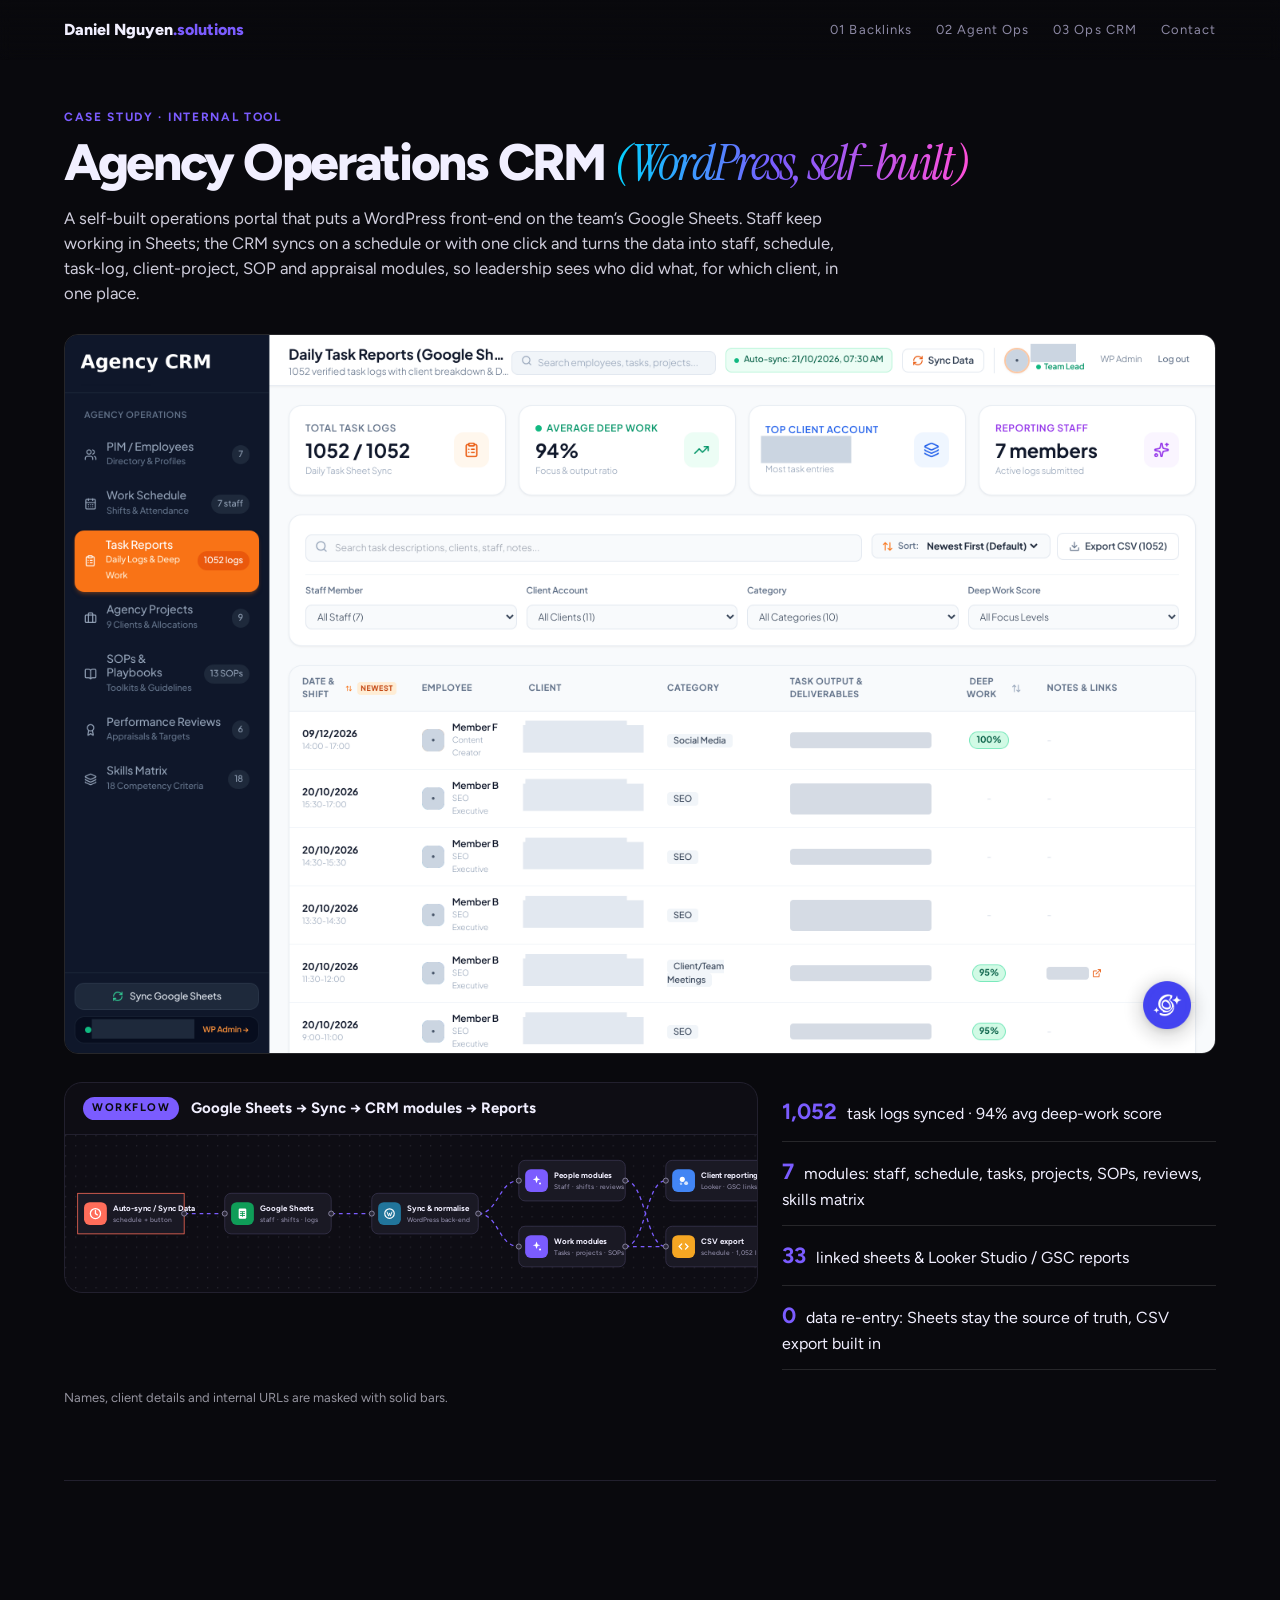
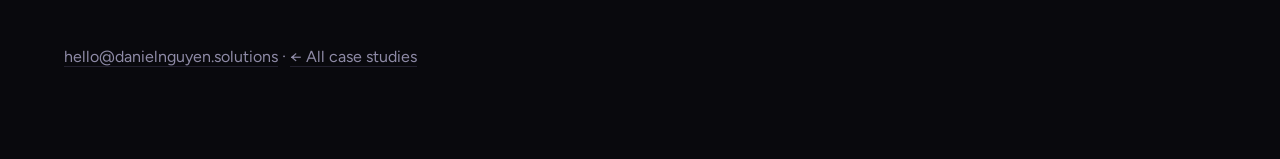
==== commit cc27beaa: "Condense CRM case study into one anonymised section + paste-ready snippet" ====
--- a/crm.html
+++ b/crm.html
@@ -1,61 +1,25 @@
 <!doctype html><html lang="en"><head><meta charset="utf-8"><meta name="viewport" content="width=device-width,initial-scale=1">
-<title>HiAgency HQ: a self-built agency CRM | Daniel Nguyen</title>
-<meta name="description" content="Case study: HiAgency HQ, an internal operations CRM on WordPress, synced from Google Sheets. It covers staff, schedules, task logs, client projects, SOPs, appraisals and a skills matrix.">
+<title>Agency Operations CRM | Daniel Nguyen</title><meta name="description" content="Self-built agency operations CRM on WordPress, synced from Google Sheets.">
 <link rel="preconnect" href="https://fonts.googleapis.com"><link href="https://fonts.googleapis.com/css2?family=Figtree:wght@400;500;700;800&family=Instrument+Serif:ital@0;1&display=swap" rel="stylesheet">
 <link rel="stylesheet" href="style.css"></head><body>
+<style>.crm-sec{padding:12vh 0 8vh}.crm-k{color:var(--ac,#8b5cf6);font-size:12px;letter-spacing:.14em;text-transform:uppercase;font-weight:700}.crm-h{font-size:clamp(30px,4vw,56px);line-height:1.05;margin:10px 0 16px}.crm-h em{font-family:"Instrument Serif",serif;font-weight:400}.crm-p{max-width:780px;font-size:clamp(16px,1.3vw,19px);opacity:.85;margin-bottom:28px}.crm-shot{border:1px solid rgba(255,255,255,.12);border-radius:14px;overflow:hidden;margin:0 0 28px}.crm-shot img{display:block;width:100%;height:auto}.crm-grid{display:grid;grid-template-columns:1.6fr 1fr;gap:24px;align-items:start}.crm-b{list-style:none;padding:0;margin:0}.crm-b li{padding:13px 0;border-bottom:1px solid rgba(255,255,255,.12);font-size:16px}.crm-b b{color:var(--ac,#8b5cf6);font-size:22px;margin-right:6px}.crm-n{font-size:13px;opacity:.6;margin-top:18px}.wfcard .node{opacity:1!important;transform:none!important}@media(max-width:860px){.crm-grid{grid-template-columns:1fr}}</style>
 <div class="progress" id="prog"></div><div class="cur" id="cur"></div>
-<nav><a href="index.html" class="logo">Daniel Nguyen<span>.solutions</span></a><div><a href="index.html#c1">01 Backlinks</a><a href="index.html#c2">02 Agent Ops</a><a href="crm.html">03 HiAgency HQ</a><a href="index.html#ct">Contact</a></div></nav>
+<nav><a href="index.html" class="logo">Daniel Nguyen<span>.solutions</span></a><div><a href="index.html#c1">01 Backlinks</a><a href="index.html#c2">02 Agent Ops</a><a href="crm.html">03 Ops CRM</a><a href="index.html#ct">Contact</a></div></nav>
 <main class="wrap">
-<header class="hero" style="grid-template-columns:1fr;min-height:auto;padding-bottom:6vh">
- <div><p class="kick">03 / Case study · Internal CRM · hq.hiagency.au</p>
- <h1><span class="line"><span>HiAgency <em>HQ</em></span></span><span class="line"><span>one portal for</span></span><span class="line"><span>the whole agency.</span></span></h1>
- <p class="lede">A self-built operations portal with a WordPress front-end. Its data is synced from the team’s Google Sheets on a schedule, or on demand with the Sync Data button.</p></div>
- <div class="stats">
-  <div class="stat"><b data-n="1052">1,052</b><small>task logs synced</small></div>
-  <div class="stat"><b data-n="7">7</b><small>active client accounts</small></div>
-  <div class="stat"><b data-n="33">33</b><small>linked sheets &amp; reports</small></div>
-  <div class="stat"><b data-n="13">13</b><small>SOP &amp; toolkit entries</small></div>
+<section class="crm-sec" id="crm">
+ <p class="crm-k">Case study · Internal tool</p>
+ <h2 class="crm-h">Agency Operations CRM <em>(WordPress, self-built)</em></h2>
+ <p class="crm-p">A self-built operations portal that puts a WordPress front-end on the team’s Google Sheets. Staff keep working in Sheets; the CRM syncs on a schedule or with one click and turns the data into staff, schedule, task-log, client-project, SOP and appraisal modules, so leadership sees who did what, for which client, in one place.</p>
+ <figure class="crm-shot"><img width="1440" height="900" decoding="async" src="assets/crm/crm-section.webp" alt="Agency Operations CRM: Daily Task Reports module (anonymised)"></figure>
+ <div class="crm-grid">
+  <article class="wfcard in"><header><span>Workflow</span>Google Sheets → Sync → CRM modules → Reports</header><div class="wf" data-wf="crm"></div></article>
+  <ul class="crm-b">
+   <li><b>1,052</b> task logs synced · 94% avg deep-work score</li>
+   <li><b>7</b> modules: staff, schedule, tasks, projects, SOPs, reviews, skills matrix</li>
+   <li><b>33</b> linked sheets &amp; Looker Studio / GSC reports</li>
+   <li><b>0</b> data re-entry: Sheets stay the source of truth, CSV export built in</li>
+  </ul>
  </div>
-</header>
-<figure class="shot rv"><div class="chrome"><i></i><i></i><i></i><span>hq.hiagency.au · Agency Projects</span></div><img width="1440" height="900" decoding="async" src="assets/crm/projects.webp" alt="HiAgency HQ Agency Projects module with client cards linking Google Sheets and Looker Studio reports"></figure>
-
-<section class="case" style="padding-top:12vh">
- <div class="row rv"><h3>Problem</h3><p>The agency’s operating data lived in separate Google Sheets: staff, monthly shifts, daily task logs, client master files, SOPs and reviews. Leadership had no single place to see who works on which client, what got done, or where each client’s reports live.</p></div>
- <div class="row rv"><h3>System</h3><div class="sys">
-  <article class="wfcard"><header><span>Data flow</span>Google Sheets → Sync → HQ modules → Looker / GSC</header><div class="wf" data-wf="crm"></div></article>
-  <ul class="rv" style="list-style:none">
-   <li style="padding:14px 0;border-bottom:1px solid var(--line);font-size:clamp(17px,1.5vw,22px)"><strong style="color:var(--ac);font-weight:600">Sheets stay the source of truth.</strong> The team keeps working in Google Sheets, and HQ pulls the data on auto-sync or when someone presses Sync Data.</li>
-   <li style="padding:14px 0;border-bottom:1px solid var(--line);font-size:clamp(17px,1.5vw,22px)"><strong style="color:var(--ac);font-weight:600">Seven modules</strong>: Employees, Work Schedule, Task Reports, Agency Projects, SOPs &amp; Playbooks, Performance Reviews and Skills Matrix.</li>
-   <li style="padding:14px 0;font-size:clamp(17px,1.5vw,22px)"><strong style="color:var(--ac);font-weight:600">Linked out, not duplicated.</strong> Each client card links its Sheets, Looker Studio and GSC reports, and each SOP links its GitHub repo.</li>
-  </ul>
- </div></div>
- <div class="row rv"><h3>Results</h3><div class="res">
-  <div><b data-n="1052">1,052</b><small>task logs · 94% avg deep-work score</small></div>
-  <div><b data-n="11">11</b><small>clients · 10 task categories</small></div>
-  <div><b data-n="154">154</b><small>workdays tracked in 10/2026 (95 on-site · 59 remote)</small></div>
-  <div><b data-n="13">13</b><small>SOP kits (9 active · 4 suggested), 6 categories</small></div>
-  <div><b data-n="18">18</b><small>weighted skill criteria, Intern → Senior</small></div>
- </div></div>
+ <p class="crm-n">Names, client details and internal URLs are masked with solid bars.</p>
 </section>
-
-<section class="case">
- <p class="num rv">Module tour</p><h2 class="rv">Tab by <em>tab</em></h2>
- <div class="gal">
- </div>
- <p class="privacy rv">Privacy: staff names are replaced with neutral labels (Member A–H), avatar photos are swapped for plain placeholders, and the admin username, task-log text and appraisal details are covered with solid bars. Nothing is blurred, and the rest of the UI is unedited. Client names are already public elsewhere on this site. Captures show page content only, without browser chrome.</p>
-</section>
-<footer id="ct"><h2 class="rv">Want an HQ<br><em>for your team?</em></h2><p class="rv"><a href="mailto:hello@danielnguyen.solutions">hello@danielnguyen.solutions</a> · <a href="index.html">← All case studies</a></p></footer>
-</main>
-<script>
-const TABS=[
-['employees','01','PIM / Employees',['7 active of 8 total staff','Filters by department, client project and competency level','Cards show on-site vs remote workdays, assigned projects and tasks logged']],
-['schedule','02','Work Schedule',['Monthly shift grid synced from the Sheet','10/2026: 154 workdays · 95 on-site · 59 remote · 63 off','Shift types OS / R / OFF / H / L, with CSV export']],
-['tasks','03','Task Reports',['1,052 task logs, 94% average deep-work score','11 clients, 10 categories','Filters by staff, client, category and focus, with CSV export']],
-['projects','04','Agency Projects',['7 active accounts, 33 linked sheets','Each client card links its Sheets, Looker Studio and GSC reports','Shows the assigned team and recent task logs']],
-['sops','05','SOPs & Playbooks',['13 kits: 9 active, 4 suggested','6 categories, from backlinks and indexing to operations','Each kit links its GitHub repo (see the built tools on the home page)']],
-['performance','06','Performance Reviews',['5-competency appraisal rated 1–5 stars','Promotion decision and target level','6 reviews in history']],
-['skills','07','Skills Matrix',['18 weighted criteria across SEO and Content Marketing','Benchmarks for Intern, Junior, Exec and Senior']]];
-document.querySelector('.gal').innerHTML=TABS.map(([f,n,t,li])=>`<div class="gi rv"><div><span class="k">${n}</span><h4>${t}</h4><ul>${li.map(x=>`<li>${x}</li>`).join('')}</ul></div><figure class="shot"><div class="chrome"><i></i><i></i><i></i><span>hq.hiagency.au/?tab=${f}</span></div><img width="1440" height="900" decoding="async" src="assets/crm/${f}.webp" alt="HiAgency HQ ${t} module (anonymised)" loading="lazy"></figure></div>`).join('');
-</script>
-<script src="workflow.js"></script><script src="main.js"></script>
-</body></html>
+<footer id="ct"><p><a href="mailto:hello@danielnguyen.solutions">hello@danielnguyen.solutions</a> · <a href="index.html">← All case studies</a></p></footer></main><script src="workflow.js"></script><script src="main.js"></script></body></html>
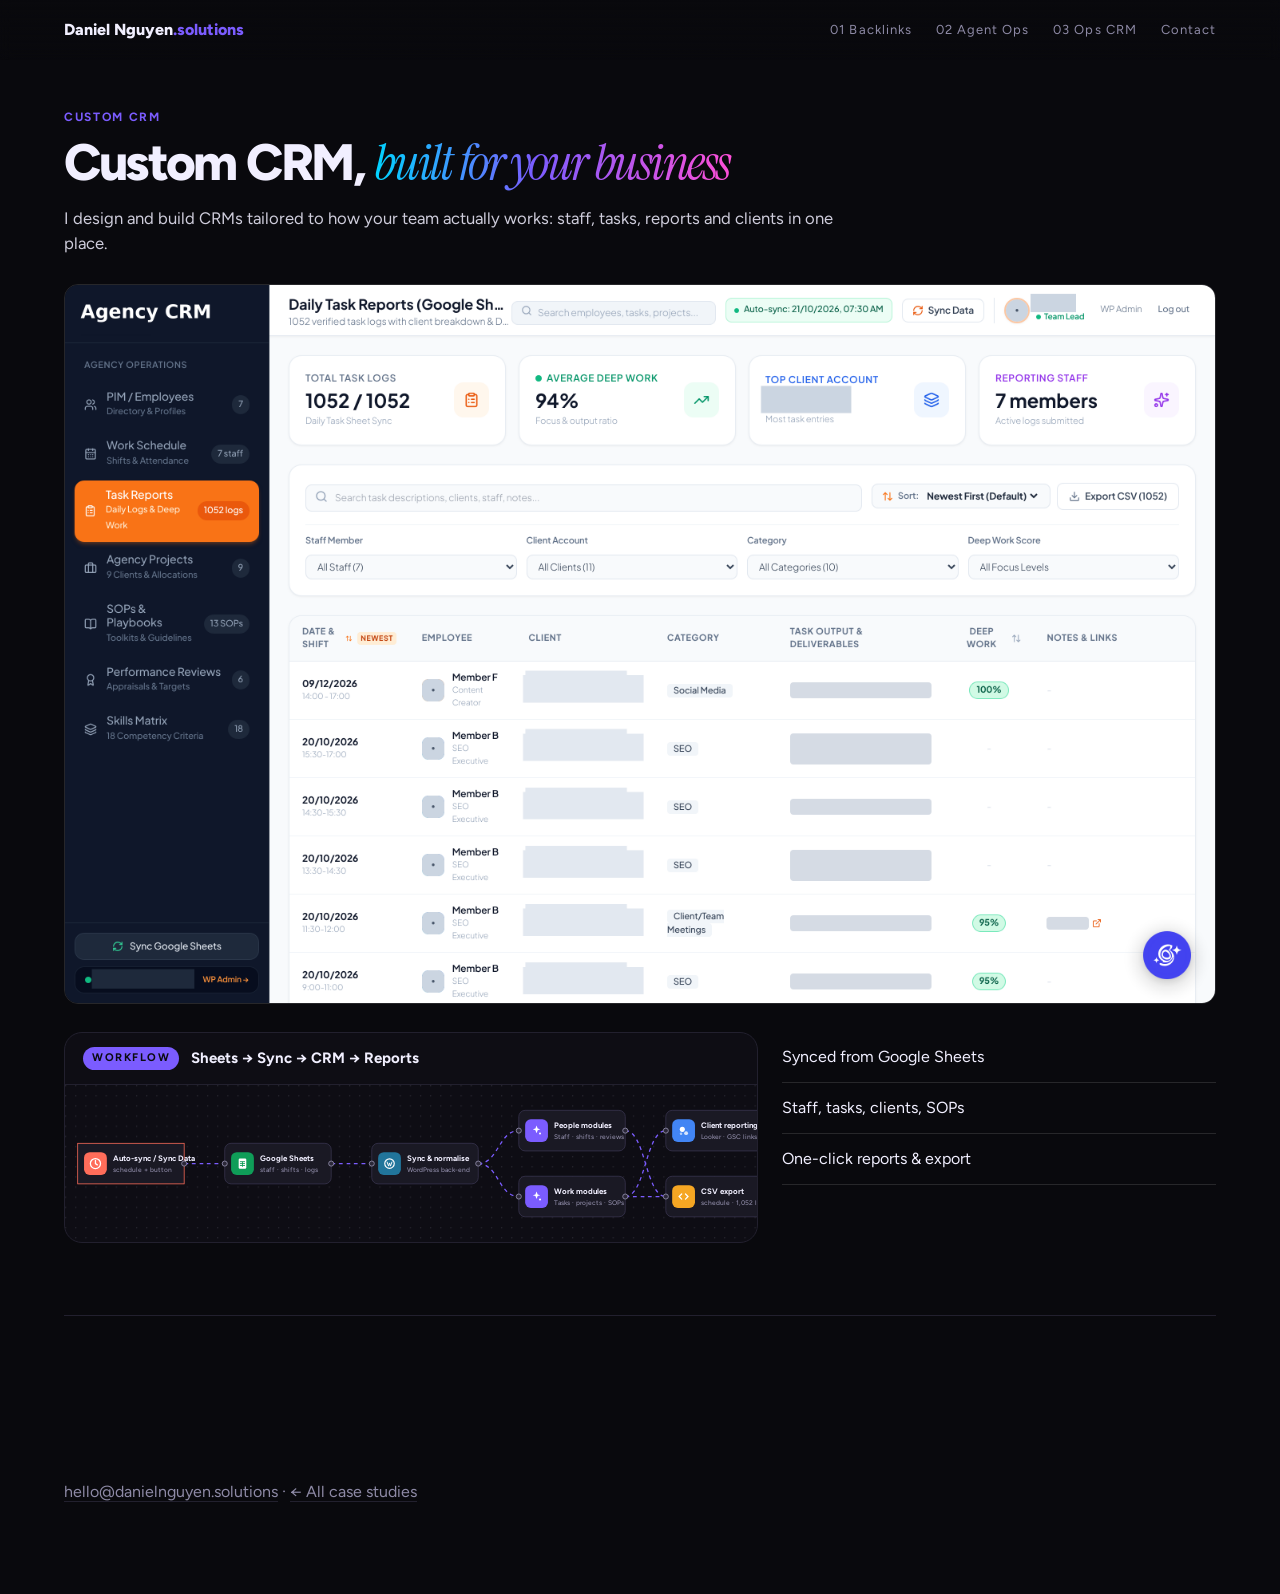
==== commit 82b2fac7: "CRM section: minimal 'custom CRM' copy" ====
--- a/crm.html
+++ b/crm.html
@@ -2,24 +2,22 @@
 <title>Agency Operations CRM | Daniel Nguyen</title><meta name="description" content="Self-built agency operations CRM on WordPress, synced from Google Sheets.">
 <link rel="preconnect" href="https://fonts.googleapis.com"><link href="https://fonts.googleapis.com/css2?family=Figtree:wght@400;500;700;800&family=Instrument+Serif:ital@0;1&display=swap" rel="stylesheet">
 <link rel="stylesheet" href="style.css"></head><body>
-<style>.crm-sec{padding:12vh 0 8vh}.crm-k{color:var(--ac,#8b5cf6);font-size:12px;letter-spacing:.14em;text-transform:uppercase;font-weight:700}.crm-h{font-size:clamp(30px,4vw,56px);line-height:1.05;margin:10px 0 16px}.crm-h em{font-family:"Instrument Serif",serif;font-weight:400}.crm-p{max-width:780px;font-size:clamp(16px,1.3vw,19px);opacity:.85;margin-bottom:28px}.crm-shot{border:1px solid rgba(255,255,255,.12);border-radius:14px;overflow:hidden;margin:0 0 28px}.crm-shot img{display:block;width:100%;height:auto}.crm-grid{display:grid;grid-template-columns:1.6fr 1fr;gap:24px;align-items:start}.crm-b{list-style:none;padding:0;margin:0}.crm-b li{padding:13px 0;border-bottom:1px solid rgba(255,255,255,.12);font-size:16px}.crm-b b{color:var(--ac,#8b5cf6);font-size:22px;margin-right:6px}.crm-n{font-size:13px;opacity:.6;margin-top:18px}.wfcard .node{opacity:1!important;transform:none!important}@media(max-width:860px){.crm-grid{grid-template-columns:1fr}}</style>
+<style>.crm-sec{padding:12vh 0 8vh}.crm-k{color:var(--ac,#8b5cf6);font-size:12px;letter-spacing:.14em;text-transform:uppercase;font-weight:700}.crm-h{font-size:clamp(30px,4vw,56px);line-height:1.05;margin:10px 0 16px}.crm-h em{font-family:"Instrument Serif",serif;font-weight:400}.crm-p{max-width:780px;font-size:clamp(16px,1.3vw,19px);opacity:.85;margin-bottom:28px}.crm-shot{border:1px solid rgba(255,255,255,.12);border-radius:14px;overflow:hidden;margin:0 0 28px}.crm-shot img{display:block;width:100%;height:auto}.crm-grid{display:grid;grid-template-columns:1.6fr 1fr;gap:24px;align-items:start}.crm-b{list-style:none;padding:0;margin:0}.crm-b li{padding:13px 0;border-bottom:1px solid rgba(255,255,255,.12);font-size:16px}.crm-n{font-size:13px;opacity:.6;margin-top:18px}.wfcard .node{opacity:1!important;transform:none!important}@media(max-width:860px){.crm-grid{grid-template-columns:1fr}}</style>
 <div class="progress" id="prog"></div><div class="cur" id="cur"></div>
 <nav><a href="index.html" class="logo">Daniel Nguyen<span>.solutions</span></a><div><a href="index.html#c1">01 Backlinks</a><a href="index.html#c2">02 Agent Ops</a><a href="crm.html">03 Ops CRM</a><a href="index.html#ct">Contact</a></div></nav>
 <main class="wrap">
 <section class="crm-sec" id="crm">
- <p class="crm-k">Case study · Internal tool</p>
- <h2 class="crm-h">Agency Operations CRM <em>(WordPress, self-built)</em></h2>
- <p class="crm-p">A self-built operations portal that puts a WordPress front-end on the team’s Google Sheets. Staff keep working in Sheets; the CRM syncs on a schedule or with one click and turns the data into staff, schedule, task-log, client-project, SOP and appraisal modules, so leadership sees who did what, for which client, in one place.</p>
+ <p class="crm-k">Custom CRM</p>
+ <h2 class="crm-h">Custom CRM, <em>built for your business</em></h2>
+ <p class="crm-p">I design and build CRMs tailored to how your team actually works: staff, tasks, reports and clients in one place.</p>
  <figure class="crm-shot"><img width="1440" height="900" decoding="async" src="assets/crm/crm-section.webp" alt="Agency Operations CRM: Daily Task Reports module (anonymised)"></figure>
  <div class="crm-grid">
-  <article class="wfcard in"><header><span>Workflow</span>Google Sheets → Sync → CRM modules → Reports</header><div class="wf" data-wf="crm"></div></article>
+  <article class="wfcard in"><header><span>Workflow</span>Sheets → Sync → CRM → Reports</header><div class="wf" data-wf="crm"></div></article>
   <ul class="crm-b">
-   <li><b>1,052</b> task logs synced · 94% avg deep-work score</li>
-   <li><b>7</b> modules: staff, schedule, tasks, projects, SOPs, reviews, skills matrix</li>
-   <li><b>33</b> linked sheets &amp; Looker Studio / GSC reports</li>
-   <li><b>0</b> data re-entry: Sheets stay the source of truth, CSV export built in</li>
+   <li>Synced from Google Sheets</li>
+   <li>Staff, tasks, clients, SOPs</li>
+   <li>One-click reports &amp; export</li>
   </ul>
  </div>
- <p class="crm-n">Names, client details and internal URLs are masked with solid bars.</p>
 </section>
 <footer id="ct"><p><a href="mailto:hello@danielnguyen.solutions">hello@danielnguyen.solutions</a> · <a href="index.html">← All case studies</a></p></footer></main><script src="workflow.js"></script><script src="main.js"></script></body></html>
